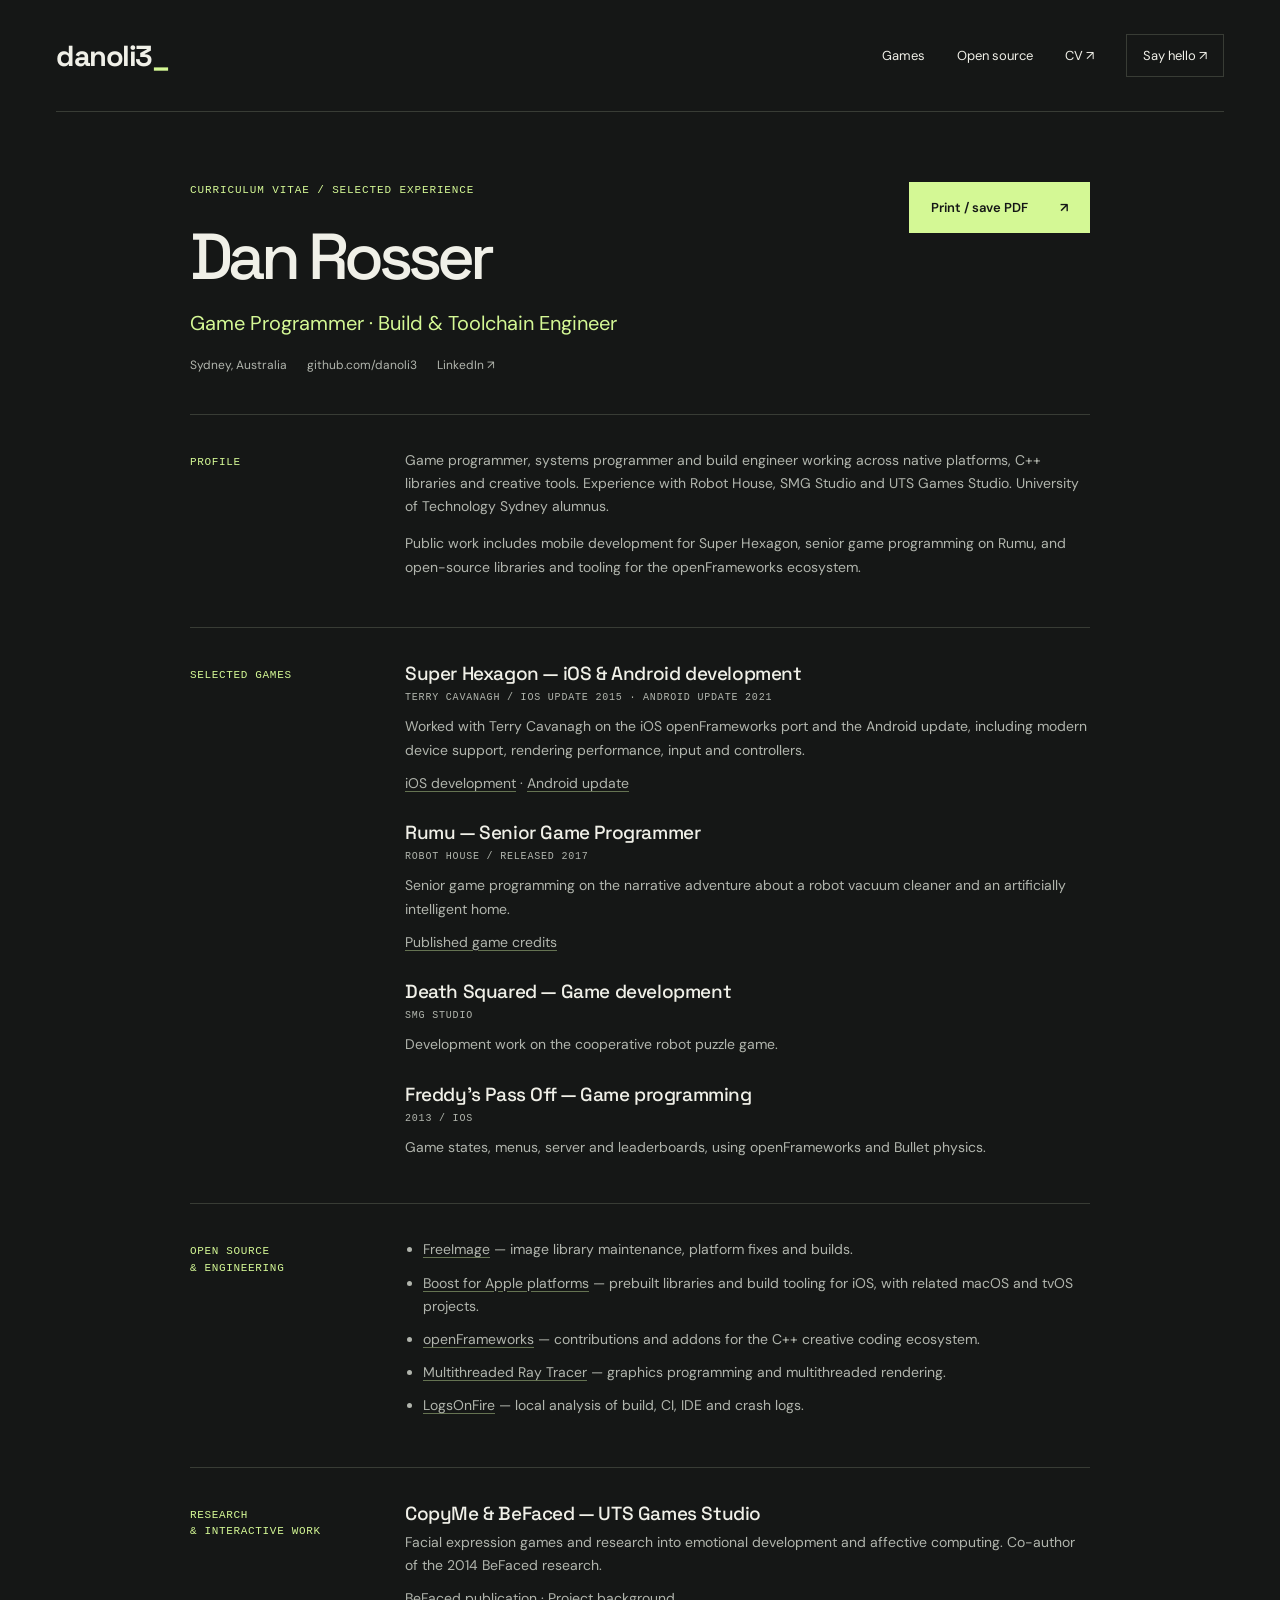
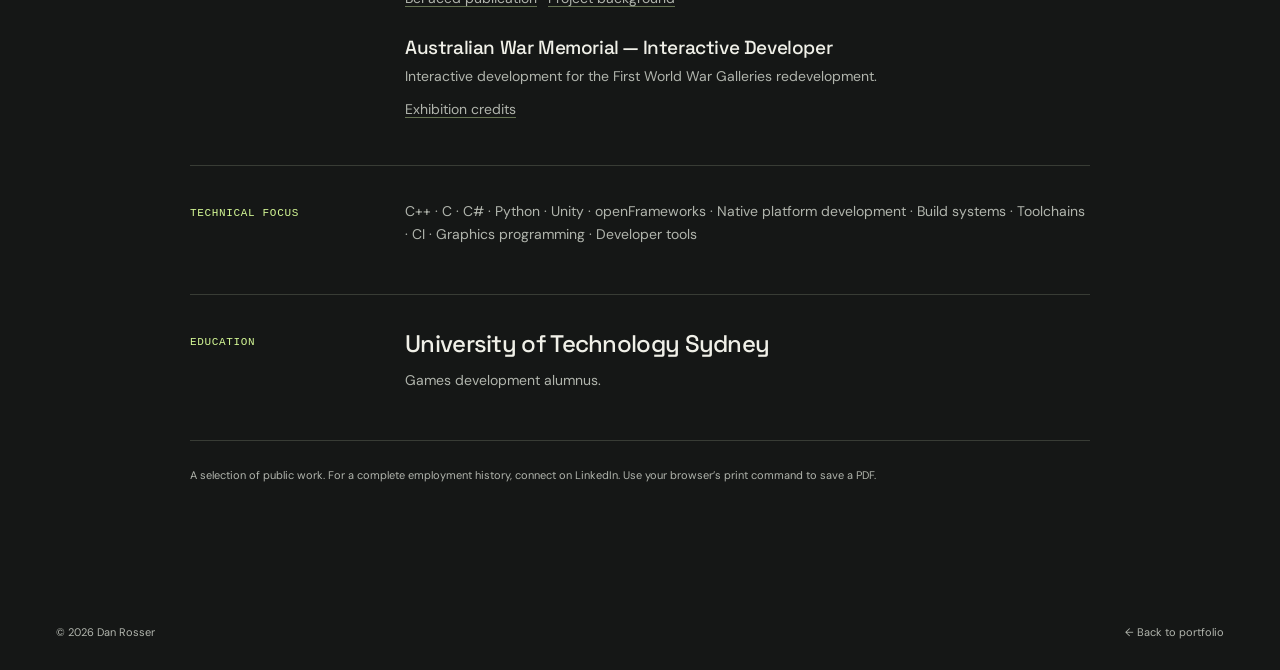
==== cv.html @ 0b1fb686 "Build developer portfolio and printable CV" ====
<!doctype html>
<html lang="en-AU">
<head>
  <meta charset="utf-8">
  <meta name="viewport" content="width=device-width, initial-scale=1">
  <meta name="theme-color" content="#151716">
  <title>CV — Dan Rosser</title>
  <meta name="description" content="Selected experience, games and open-source work by Dan Rosser: game programmer, build engineer and toolchain engineer in Sydney.">
  <link rel="canonical" href="https://danoli3.github.io/cv.html">
  <link rel="icon" href="assets/favicon.svg" type="image/svg+xml">
  <link rel="stylesheet" href="styles.css">
  <script src="script.js" defer></script>
</head>
<body>
  <a class="skip-link" href="#main">Skip to content</a>
  <header class="site-header wrap"><a class="wordmark" href="./" aria-label="Dan Rosser home">danoli3<span aria-hidden="true">_</span></a><nav aria-label="Main navigation"><a href="./#games">Games</a><a href="./#projects">Open source</a><a href="cv.html" aria-current="page">CV ↗</a><a class="nav-contact" href="./#contact">Say hello ↗</a></nav></header>
  <main id="main" class="cv-main wrap">
    <div class="cv-top"><div><p class="eyebrow">CURRICULUM VITAE / SELECTED EXPERIENCE</p><h1>Dan Rosser</h1><p class="cv-title">Game Programmer · Build & Toolchain Engineer</p><div class="cv-contact"><span>Sydney, Australia</span><a href="https://github.com/danoli3">github.com/danoli3</a><a href="https://au.linkedin.com/in/dan-rosser-31b37926">LinkedIn ↗</a></div></div><button class="button print-button" type="button" data-print>Print / save PDF <span aria-hidden="true">↗</span></button></div>
    <section class="cv-section" aria-labelledby="profile"><h2 id="profile">PROFILE</h2><div><p>Game programmer, systems programmer and build engineer working across native platforms, C++ libraries and creative tools. Experience with Robot House, SMG Studio and UTS Games Studio. University of Technology Sydney alumnus.</p><p>Public work includes mobile development for Super Hexagon, senior game programming on Rumu, and open-source libraries and tooling for the openFrameworks ecosystem.</p></div></section>
    <section class="cv-section" aria-labelledby="games"><h2 id="games">SELECTED GAMES</h2><div>
      <article class="cv-entry"><h3>Super Hexagon — iOS & Android development</h3><p class="mono">TERRY CAVANAGH / IOS UPDATE 2015 · ANDROID UPDATE 2021</p><p>Worked with Terry Cavanagh on the iOS openFrameworks port and the Android update, including modern device support, rendering performance, input and controllers.</p><p><a href="https://distractionware.com/blog/2015/11/super-hexagon-update-on-iphone/">iOS development</a> · <a href="https://distractionware.com/blog/2021/12/super-hexagon-is-back-on-android/">Android update</a></p></article>
      <article class="cv-entry"><h3>Rumu — Senior Game Programmer</h3><p class="mono">ROBOT HOUSE / RELEASED 2017</p><p>Senior game programming on the narrative adventure about a robot vacuum cleaner and an artificially intelligent home.</p><p><a href="https://www.mobygames.com/game/99711/rumu/credits/windows/">Published game credits</a></p></article>
      <article class="cv-entry"><h3>Death Squared — Game development</h3><p class="mono">SMG STUDIO</p><p>Development work on the cooperative robot puzzle game.</p></article>
      <article class="cv-entry"><h3>Freddy’s Pass Off — Game programming</h3><p class="mono">2013 / IOS</p><p>Game states, menus, server and leaderboards, using openFrameworks and Bullet physics.</p></article>
    </div></section>
    <section class="cv-section" aria-labelledby="open-source"><h2 id="open-source">OPEN SOURCE<br>& ENGINEERING</h2><div><ul>
      <li><a href="https://github.com/danoli3/FreeImage">FreeImage</a> — image library maintenance, platform fixes and builds.</li>
      <li><a href="https://github.com/danoli3/ofxiOSBoost">Boost for Apple platforms</a> — prebuilt libraries and build tooling for iOS, with related macOS and tvOS projects.</li>
      <li><a href="https://github.com/danoli3/openFrameworks">openFrameworks</a> — contributions and addons for the C++ creative coding ecosystem.</li>
      <li><a href="https://github.com/danoli3/Multithreaded-Ray-Tracer">Multithreaded Ray Tracer</a> — graphics programming and multithreaded rendering.</li>
      <li><a href="https://github.com/danoli3/LogsOnFire">LogsOnFire</a> — local analysis of build, CI, IDE and crash logs.</li>
    </ul></div></section>
    <section class="cv-section" aria-labelledby="research"><h2 id="research">RESEARCH<br>& INTERACTIVE WORK</h2><div><article class="cv-entry"><h3>CopyMe & BeFaced — UTS Games Studio</h3><p>Facial expression games and research into emotional development and affective computing. Co-author of the 2014 BeFaced research.</p><p><a href="https://opus.lib.uts.edu.au/handle/10453/41917">BeFaced publication</a> · <a href="https://au.linkedin.com/in/dan-rosser-31b37926">Project background</a></p></article><article class="cv-entry"><h3>Australian War Memorial — Interactive Developer</h3><p>Interactive development for the First World War Galleries redevelopment.</p><p><a href="https://www.holly.co.nz/work/australian-war-memorial-first-world-war-galleries-redevelopment-awm-tablets">Exhibition credits</a></p></article></div></section>
    <section class="cv-section" aria-labelledby="skills"><h2 id="skills">TECHNICAL FOCUS</h2><div><p>C++ · C · C# · Python · Unity · openFrameworks · Native platform development · Build systems · Toolchains · CI · Graphics programming · Developer tools</p></div></section>
    <section class="cv-section" aria-labelledby="education"><h2 id="education">EDUCATION</h2><div><h3>University of Technology Sydney</h3><p>Games development alumnus.</p></div></section>
    <p class="cv-note">A selection of public work. For a complete employment history, <a href="https://au.linkedin.com/in/dan-rosser-31b37926">connect on LinkedIn</a>. Use your browser’s print command to save a PDF.</p>
  </main>
  <footer class="site-footer wrap"><span>© <span data-year>2026</span> Dan Rosser</span><a href="./">← Back to portfolio</a></footer>
</body>
</html>
---- styles.css ----
@import url('https://fonts.googleapis.com/css2?family=DM+Sans:wght@400;450;500;550;600;650;700;750&family=Space+Grotesk:wght@400;500;600;700&display=swap');

:root{color-scheme:dark;--bg:#151716;--panel:#1d201e;--ink:#f0f0e8;--muted:#b1b5ad;--line:#383c35;--accent:#d4f895;--mono:"SFMono-Regular",Consolas,"Liberation Mono",monospace;--heading:"Space Grotesk",Arial,sans-serif;--body:"DM Sans",Arial,sans-serif}
*{box-sizing:border-box}html{scroll-behavior:smooth;scroll-padding-top:30px}body{margin:0;background:var(--bg);color:var(--ink);font:16px/1.65 var(--body);-webkit-font-smoothing:antialiased}a{color:inherit;text-decoration:none}button{font:inherit}a,button{-webkit-tap-highlight-color:transparent}a:focus-visible,button:focus-visible{outline:2px solid var(--accent);outline-offset:6px}::selection{background:var(--accent);color:var(--bg)}.wrap{width:min(1280px,calc(100% - 112px));margin-inline:auto}.mono,.eyebrow{font:11px/1.5 var(--mono);letter-spacing:.08em}.accent{color:var(--accent)}.skip-link{position:absolute;left:24px;top:-100px;z-index:10;padding:12px;background:var(--accent);color:var(--bg)}.skip-link:focus{top:12px}.site-header{display:flex;align-items:center;justify-content:space-between;min-height:112px;border-bottom:1px solid var(--line)}.wordmark{font:700 29px/1 var(--heading);letter-spacing:-1.5px}.wordmark span{color:var(--accent)}nav{display:flex;gap:32px;align-items:center;font-size:13px}nav a:hover,.text-link:hover,.source-links a:hover,.site-footer a:hover{color:var(--accent)}.nav-contact{border:1px solid var(--line);padding:10px 16px}.nav-contact:hover{border-color:var(--accent)}.hero{padding-top:35px}.hero-topline{display:flex;justify-content:space-between;color:var(--muted)}.status-dot{display:inline-block;width:7px;height:7px;background:var(--accent);border-radius:50%;margin:0 10px 1px 0}.hero-grid{display:grid;grid-template-columns:1.5fr 1fr;align-items:center;gap:30px;min-height:580px;padding:38px 0 55px}.hero-copy{position:relative;z-index:1}h1,h2,h3,p{margin-top:0}h1,h2,h3{font-family:var(--heading);font-weight:500}h1{font-size:clamp(56px,6.1vw,88px);letter-spacing:-5px;line-height:1.06;margin:0 0 30px}h1 em{font-style:normal;color:var(--accent)}.intro{max-width:440px;font-size:17px;color:var(--muted);line-height:1.75}.hero-actions{display:flex;gap:30px;align-items:center;margin-top:32px}.button{background:var(--accent);color:var(--bg);padding:15px 22px;display:inline-flex;align-items:center;justify-content:space-between;gap:32px;font-weight:600;font-size:13px;transition:background .2s,transform .2s}.button:hover{background:#e5ffb9;transform:translateY(-2px)}.text-link{font-size:13px;display:inline-block;text-decoration:underline;text-underline-offset:5px;text-decoration-color:var(--line)}.hero-art{position:relative;aspect-ratio:1;align-self:center;min-width:0;color:var(--accent);border:1px solid var(--line);overflow:hidden}.art-grid{position:absolute;inset:0;background-image:linear-gradient(#d4f89508 1px,transparent 1px),linear-gradient(90deg,#d4f89508 1px,transparent 1px);background-size:36px 36px;mask-image:radial-gradient(ellipse,black,transparent 80%)}.art-label{position:absolute;top:18px;left:18px;color:var(--muted);font-size:9px}.wireform{width:100%;height:100%;padding:18px;transform:rotate(-15deg)}.wire-orbit{transform-origin:240px 240px;animation:orbit 50s linear infinite}.art-bottom{position:absolute;bottom:18px;left:18px;right:18px;display:flex;justify-content:space-between;font-size:9px;color:var(--muted)}@keyframes orbit{to{transform:rotate(360deg)}}.hero-foot{border-block:1px solid var(--line);padding:22px 0;display:flex;justify-content:space-between;align-items:center;gap:20px}.hero-foot>.mono{font-size:10px;color:var(--muted)}.hero-foot p{font-size:12px;margin:0}.hero-foot p span{margin:0 15px;color:#68705e}.section{padding-block:112px}.eyebrow{color:var(--accent);margin-bottom:24px}h2{font-size:clamp(34px,4vw,54px);letter-spacing:-2px;line-height:1.15;margin-bottom:0}.section-heading{display:flex;justify-content:space-between;align-items:flex-end;gap:60px;margin-bottom:52px}.section-heading>p{max-width:330px;color:var(--muted);font-size:14px;margin-bottom:3px}.game-grid{display:grid;grid-template-columns:repeat(3,minmax(0,1fr));gap:28px}.game-image{position:relative;display:block;aspect-ratio:460/250;overflow:hidden;background:var(--panel)}.game-image img{height:100%;width:100%;object-fit:cover;transition:transform .5s}.game-image:hover img{transform:scale(1.045)}.image-arrow{position:absolute;bottom:12px;right:12px;background:var(--bg);height:32px;width:32px;text-align:center;line-height:32px}.game-meta{display:flex;justify-content:space-between;gap:8px;color:var(--muted);font-size:9px;letter-spacing:.04em;margin:23px 0 13px}h3{font-size:24px;line-height:1.25;letter-spacing:-.7px;margin-bottom:10px}.game .role{font-size:12px;color:var(--accent);margin-bottom:14px}.game>p:not(.role){color:var(--muted);font-size:13px;line-height:1.8;min-height:94px}.source-links{display:flex;flex-wrap:wrap;gap:16px;font-size:11px;padding-top:18px;border-top:1px solid var(--line)}.projects-section{background:var(--panel);border-block:1px solid var(--line)}.project-toolbar{display:flex;align-items:center;justify-content:space-between;gap:20px;margin-bottom:22px;color:var(--muted)}.project-toolbar>.mono{font-size:10px}.filters{display:flex;gap:8px}.filters[hidden]{display:none}.filters button{color:var(--muted);font-size:11px;border:1px solid transparent;background:none;padding:7px 12px;cursor:pointer}.filters button[aria-pressed="true"]{color:var(--accent);border-color:#586445}.filters button:hover{color:var(--accent)}.project-row{display:grid;grid-template-columns:48px 1fr 210px 28px;gap:20px;align-items:center;padding:28px 0;border-top:1px solid var(--line);transition:padding .2s}.project-row[hidden]{display:none}.project-row:last-child{border-bottom:1px solid var(--line)}.project-row:hover{padding-inline:12px}.project-number{color:var(--muted);font-size:10px}.project-row h3{font-size:23px;margin-bottom:6px}.project-row p{margin-bottom:0;font-size:13px;color:var(--muted)}.project-stack{font-size:9px;color:var(--muted);text-align:right}.project-arrow{font-size:25px;color:var(--accent);text-align:right}.all-projects{margin-top:30px}.projects-count{color:var(--muted);font-size:10px;margin-top:20px}.archive-list{display:grid;grid-template-columns:repeat(3,minmax(0,1fr));gap:40px}.archive-list article{border-top:1px solid var(--line);padding-top:22px}.archive-list .mono{font-size:9px;color:var(--muted)}.archive-list h3{margin:19px 0 15px;font-size:23px}.archive-list p{color:var(--muted);font-size:13px;min-height:94px}.archive-list .text-link{font-size:11px}.about-section{border-top:1px solid var(--line);display:grid;grid-template-columns:1fr 1fr;gap:100px}.about-heading h2{font-size:65px}.about-lead{font-size:20px;line-height:1.65;color:var(--muted);margin:24px 0 30px}.about-details{padding-top:36px}.about-details>p{color:var(--muted);font-size:15px}.about-details dl{margin-top:30px}.about-details dl>div{padding:17px 0;border-top:1px solid var(--line)}dt{color:var(--muted);font-size:9px!important}dd{margin:5px 0 0;font-size:13px}.about-details a:hover{text-decoration:underline}.contact-section{background:var(--accent);color:var(--bg);padding:75px 0}.contact-section .eyebrow{color:#44552b}.contact-heading{display:flex;justify-content:space-between;align-items:center;gap:24px}.contact-heading h2{font-size:clamp(35px,4.8vw,68px);letter-spacing:-3px}.contact-arrow{display:flex;align-items:center;justify-content:center;border:1px solid #1517165c;border-radius:50%;width:96px;height:96px;font-size:50px;flex-shrink:0;transition:transform .2s}.contact-arrow:hover{transform:rotate(10deg)}.contact-links{display:flex;gap:32px;margin-top:40px;font-size:13px}.contact-links a:hover{text-decoration:underline;text-underline-offset:5px}.site-footer{display:flex;align-items:center;justify-content:space-between;gap:20px;padding-block:28px;font-size:11px;color:var(--muted)}.site-footer .mono{font-size:9px}

/* The CV is an ordinary HTML page and prints without the site navigation. */
.cv-main{max-width:900px;padding-block:70px 100px}.cv-top{display:flex;justify-content:space-between;gap:30px;align-items:flex-start;border-bottom:1px solid var(--line);padding-bottom:38px}.cv-top h1{font-size:65px;margin-bottom:16px}.cv-title{font-size:20px;color:var(--accent);margin-bottom:16px}.cv-contact{display:flex;gap:20px;flex-wrap:wrap;font-size:12px;color:var(--muted)}.cv-section{display:grid;grid-template-columns:180px 1fr;gap:35px;padding-block:34px;border-bottom:1px solid var(--line);break-inside:avoid}.cv-section h2{font:11px/1.5 var(--mono);letter-spacing:.06em;color:var(--accent);padding-top:5px}.cv-section p,.cv-section li{font-size:14px;color:var(--muted)}.cv-section ul{padding-left:18px;margin-top:0}.cv-section li{margin-bottom:10px}.cv-entry+ .cv-entry{margin-top:26px}.cv-entry h3{font-size:19px;letter-spacing:-.4px;margin-bottom:5px}.cv-entry p{margin-bottom:10px}.cv-entry .mono{font-size:10px}.cv-section a{text-decoration:underline;text-decoration-color:#657352;text-underline-offset:3px}.print-button{display:none}.print-button.ready{display:inline-flex;cursor:pointer;border:0}.cv-note{color:var(--muted);font-size:11px;margin-top:25px}

@media(min-width:1500px){h1{font-size:91px}.hero-grid{min-height:650px}}@media(max-width:1100px){.wrap{width:calc(100% - 64px)}h1{letter-spacing:-3px;font-size:65px}.hero-grid{min-height:520px;grid-template-columns:1.4fr 1fr;gap:20px}.hero-foot{align-items:flex-start;flex-direction:column;gap:10px}.game-grid{gap:20px}.game>p:not(.role){min-height:118px}.game-meta{font-size:8px}.project-row{grid-template-columns:30px 1fr 180px 24px}.about-section{gap:50px}.archive-list{gap:28px}}
@media(max-width:760px){.wrap{width:calc(100% - 40px)}.site-header{min-height:88px}.wordmark{font-size:25px}nav{gap:20px;font-size:12px}.nav-contact{display:none}.hero-topline{font-size:9px;gap:15px}.hero-topline>span:last-child{text-align:right}.hero-grid{grid-template-columns:1fr;gap:36px;padding:50px 0 35px}h1{font-size:clamp(46px,9.5vw,70px);letter-spacing:-2.7px}.intro{font-size:16px;max-width:470px}.hero-art{aspect-ratio:1.65;max-height:280px}.wireform{position:absolute;inset:-40% 0;width:100%;height:180%;padding:32px}.art-label,.art-bottom{font-size:8px}.hero-foot{padding:20px 0}.hero-foot p{line-height:2;font-size:11px}.hero-foot p span{margin:0 5px}.section{padding-block:72px}.section-heading{display:block;margin-bottom:32px}.section-heading>p{margin-top:22px;max-width:450px}.eyebrow{font-size:10px;margin-bottom:18px}h2{font-size:40px}.game-grid{grid-template-columns:1fr;gap:45px}.game-image{aspect-ratio:460/215}.game-meta{font-size:10px;margin-top:18px}.game>p:not(.role){min-height:0;max-width:520px}.game h3{font-size:28px}.source-links{padding-top:14px}.project-toolbar{flex-direction:column;align-items:flex-start;gap:15px}.filters button:first-child{padding-left:0}.filters button[aria-pressed="true"]:first-child{padding-left:12px}.project-row{grid-template-columns:22px 1fr 24px;gap:12px;padding-block:24px}.project-row h3{font-size:21px}.project-row p{font-size:12px}.project-stack{display:none}.project-arrow{font-size:23px}.archive-list{grid-template-columns:1fr;gap:30px}.archive-list h3{margin-top:13px}.archive-list p{min-height:0}.about-section{grid-template-columns:1fr;gap:15px}.about-heading h2{font-size:54px}.about-details{padding-top:18px}.contact-section{padding-block:55px}.contact-heading h2{font-size:38px;letter-spacing:-1.7px}.contact-arrow{width:60px;height:60px;font-size:32px}.contact-links{gap:18px;flex-wrap:wrap;font-size:12px}.site-footer{flex-wrap:wrap;gap:12px}.site-footer>.mono{display:none}.cv-main{padding-block:45px 60px}.cv-top{display:block}.cv-top h1{font-size:53px}.cv-title{font-size:17px}.print-button{margin-top:25px}.cv-section{grid-template-columns:1fr;gap:15px}.cv-section h2{margin-bottom:0}.cv-contact{gap:15px}}
@media(prefers-reduced-motion:reduce){html{scroll-behavior:auto}*,*::before,*::after{animation:none!important;transition:none!important}}
@media print{ :root{color-scheme:light;--bg:white;--ink:#111;--muted:#333;--accent:#111;--line:#ccc}body{font-size:10pt}.site-header,.site-footer,.print-button,.print-button.ready,.skip-link,.cv-note{display:none}.wrap{width:100%}.cv-main{max-width:none;padding:0}.cv-top{padding-bottom:14px}.cv-top h1{font-size:34pt;letter-spacing:-1.5px;margin-bottom:6px}.cv-title{font-size:13pt;margin-bottom:7px}.cv-contact{font-size:9pt}.cv-section{grid-template-columns:110px 1fr;gap:20px;padding:15px 0;break-inside:auto}.cv-section h2{font-size:8pt}.cv-section p,.cv-section li{font-size:9pt;line-height:1.45}.cv-entry{break-inside:avoid}.cv-entry h3{font-size:11pt}.cv-entry+.cv-entry{margin-top:12px}.cv-entry p{margin-bottom:5px}.cv-section li{margin-bottom:5px}a{text-decoration:none!important}@page{size:A4;margin:16mm}}
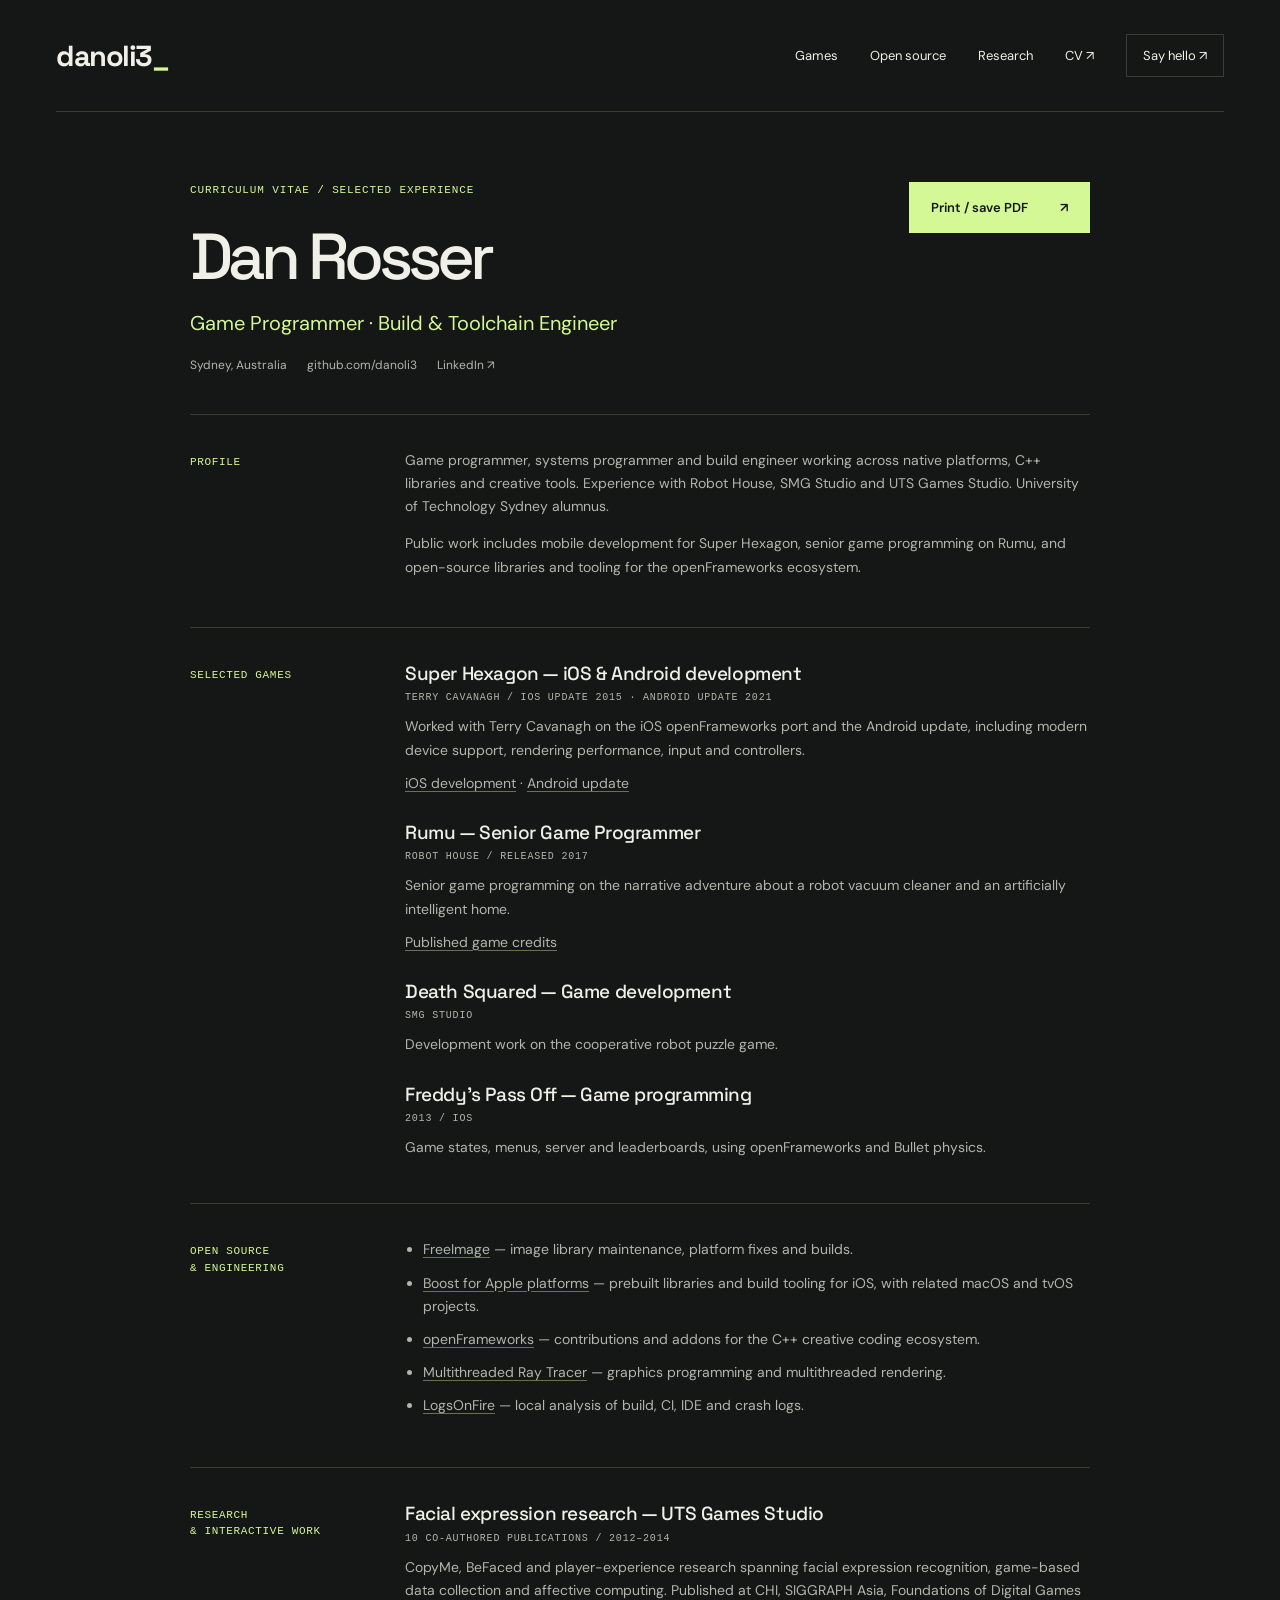
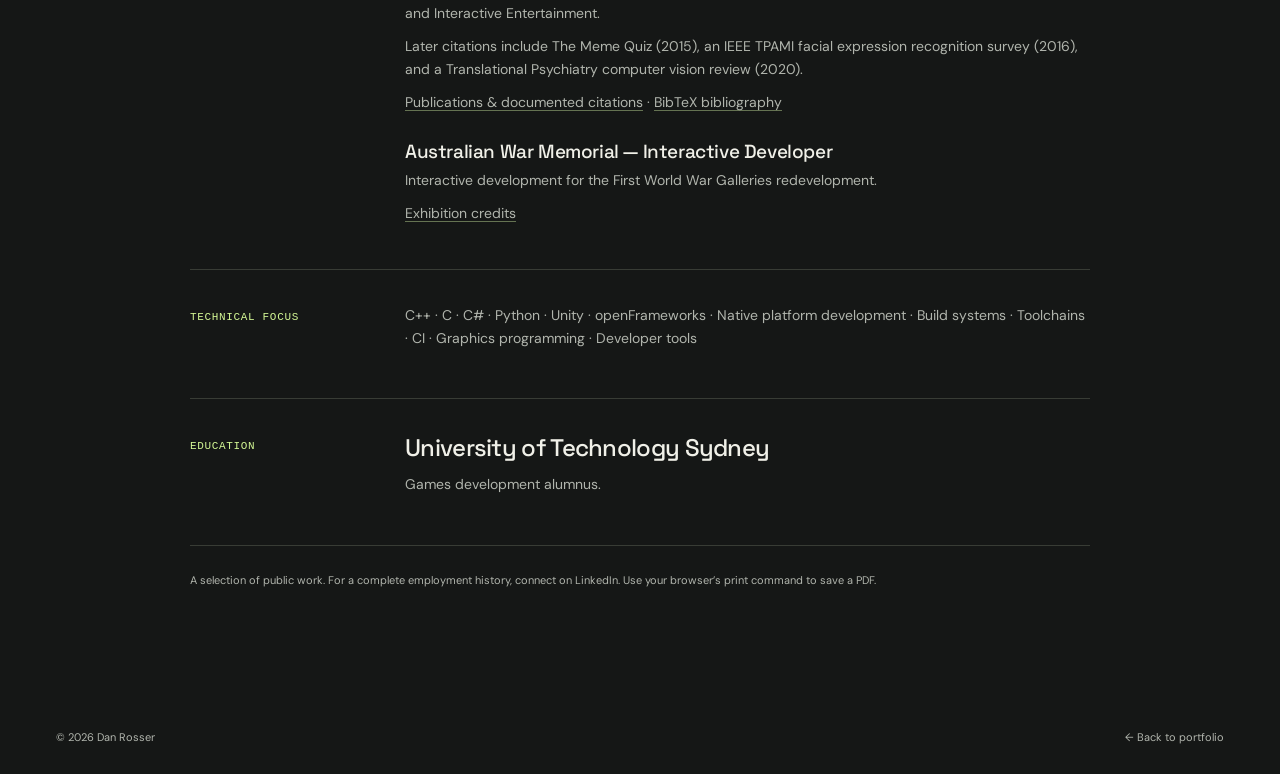
==== commit 0b20fa2a: "Add published research and facial expression citation examples" ====
--- a/cv.html
+++ b/cv.html
@@ -13,7 +13,7 @@
 </head>
 <body>
   <a class="skip-link" href="#main">Skip to content</a>
-  <header class="site-header wrap"><a class="wordmark" href="./" aria-label="Dan Rosser home">danoli3<span aria-hidden="true">_</span></a><nav aria-label="Main navigation"><a href="./#games">Games</a><a href="./#projects">Open source</a><a href="cv.html" aria-current="page">CV ↗</a><a class="nav-contact" href="./#contact">Say hello ↗</a></nav></header>
+  <header class="site-header wrap"><a class="wordmark" href="./" aria-label="Dan Rosser home">danoli3<span aria-hidden="true">_</span></a><nav aria-label="Main navigation"><a href="./#games">Games</a><a href="./#projects">Open source</a><a href="./#research">Research</a><a href="cv.html" aria-current="page">CV ↗</a><a class="nav-contact" href="./#contact">Say hello ↗</a></nav></header>
   <main id="main" class="cv-main wrap">
     <div class="cv-top"><div><p class="eyebrow">CURRICULUM VITAE / SELECTED EXPERIENCE</p><h1>Dan Rosser</h1><p class="cv-title">Game Programmer · Build & Toolchain Engineer</p><div class="cv-contact"><span>Sydney, Australia</span><a href="https://github.com/danoli3">github.com/danoli3</a><a href="https://au.linkedin.com/in/dan-rosser-31b37926">LinkedIn ↗</a></div></div><button class="button print-button" type="button" data-print>Print / save PDF <span aria-hidden="true">↗</span></button></div>
     <section class="cv-section" aria-labelledby="profile"><h2 id="profile">PROFILE</h2><div><p>Game programmer, systems programmer and build engineer working across native platforms, C++ libraries and creative tools. Experience with Robot House, SMG Studio and UTS Games Studio. University of Technology Sydney alumnus.</p><p>Public work includes mobile development for Super Hexagon, senior game programming on Rumu, and open-source libraries and tooling for the openFrameworks ecosystem.</p></div></section>
@@ -30,7 +30,7 @@
       <li><a href="https://github.com/danoli3/Multithreaded-Ray-Tracer">Multithreaded Ray Tracer</a> — graphics programming and multithreaded rendering.</li>
       <li><a href="https://github.com/danoli3/LogsOnFire">LogsOnFire</a> — local analysis of build, CI, IDE and crash logs.</li>
     </ul></div></section>
-    <section class="cv-section" aria-labelledby="research"><h2 id="research">RESEARCH<br>& INTERACTIVE WORK</h2><div><article class="cv-entry"><h3>CopyMe & BeFaced — UTS Games Studio</h3><p>Facial expression games and research into emotional development and affective computing. Co-author of the 2014 BeFaced research.</p><p><a href="https://opus.lib.uts.edu.au/handle/10453/41917">BeFaced publication</a> · <a href="https://au.linkedin.com/in/dan-rosser-31b37926">Project background</a></p></article><article class="cv-entry"><h3>Australian War Memorial — Interactive Developer</h3><p>Interactive development for the First World War Galleries redevelopment.</p><p><a href="https://www.holly.co.nz/work/australian-war-memorial-first-world-war-galleries-redevelopment-awm-tablets">Exhibition credits</a></p></article></div></section>
+    <section class="cv-section" aria-labelledby="research"><h2 id="research">RESEARCH<br>& INTERACTIVE WORK</h2><div><article class="cv-entry"><h3>Facial expression research — UTS Games Studio</h3><p class="mono">10 CO-AUTHORED PUBLICATIONS / 2012–2014</p><p>CopyMe, BeFaced and player-experience research spanning facial expression recognition, game-based data collection and affective computing. Published at CHI, SIGGRAPH Asia, Foundations of Digital Games and Interactive Entertainment.</p><p>Later citations include The Meme Quiz (2015), an IEEE TPAMI facial expression recognition survey (2016), and a Translational Psychiatry computer vision review (2020).</p><p><a href="./#research">Publications & documented citations</a> · <a href="assets/publications.bib" download="dan-rosser-publications.bib">BibTeX bibliography</a></p></article><article class="cv-entry"><h3>Australian War Memorial — Interactive Developer</h3><p>Interactive development for the First World War Galleries redevelopment.</p><p><a href="https://www.holly.co.nz/work/australian-war-memorial-first-world-war-galleries-redevelopment-awm-tablets">Exhibition credits</a></p></article></div></section>
     <section class="cv-section" aria-labelledby="skills"><h2 id="skills">TECHNICAL FOCUS</h2><div><p>C++ · C · C# · Python · Unity · openFrameworks · Native platform development · Build systems · Toolchains · CI · Graphics programming · Developer tools</p></div></section>
     <section class="cv-section" aria-labelledby="education"><h2 id="education">EDUCATION</h2><div><h3>University of Technology Sydney</h3><p>Games development alumnus.</p></div></section>
     <p class="cv-note">A selection of public work. For a complete employment history, <a href="https://au.linkedin.com/in/dan-rosser-31b37926">connect on LinkedIn</a>. Use your browser’s print command to save a PDF.</p>
--- a/styles.css
+++ b/styles.css
@@ -2,11 +2,76 @@
 
 :root{color-scheme:dark;--bg:#151716;--panel:#1d201e;--ink:#f0f0e8;--muted:#b1b5ad;--line:#383c35;--accent:#d4f895;--mono:"SFMono-Regular",Consolas,"Liberation Mono",monospace;--heading:"Space Grotesk",Arial,sans-serif;--body:"DM Sans",Arial,sans-serif}
 *{box-sizing:border-box}html{scroll-behavior:smooth;scroll-padding-top:30px}body{margin:0;background:var(--bg);color:var(--ink);font:16px/1.65 var(--body);-webkit-font-smoothing:antialiased}a{color:inherit;text-decoration:none}button{font:inherit}a,button{-webkit-tap-highlight-color:transparent}a:focus-visible,button:focus-visible{outline:2px solid var(--accent);outline-offset:6px}::selection{background:var(--accent);color:var(--bg)}.wrap{width:min(1280px,calc(100% - 112px));margin-inline:auto}.mono,.eyebrow{font:11px/1.5 var(--mono);letter-spacing:.08em}.accent{color:var(--accent)}.skip-link{position:absolute;left:24px;top:-100px;z-index:10;padding:12px;background:var(--accent);color:var(--bg)}.skip-link:focus{top:12px}.site-header{display:flex;align-items:center;justify-content:space-between;min-height:112px;border-bottom:1px solid var(--line)}.wordmark{font:700 29px/1 var(--heading);letter-spacing:-1.5px}.wordmark span{color:var(--accent)}nav{display:flex;gap:32px;align-items:center;font-size:13px}nav a:hover,.text-link:hover,.source-links a:hover,.site-footer a:hover{color:var(--accent)}.nav-contact{border:1px solid var(--line);padding:10px 16px}.nav-contact:hover{border-color:var(--accent)}.hero{padding-top:35px}.hero-topline{display:flex;justify-content:space-between;color:var(--muted)}.status-dot{display:inline-block;width:7px;height:7px;background:var(--accent);border-radius:50%;margin:0 10px 1px 0}.hero-grid{display:grid;grid-template-columns:1.5fr 1fr;align-items:center;gap:30px;min-height:580px;padding:38px 0 55px}.hero-copy{position:relative;z-index:1}h1,h2,h3,p{margin-top:0}h1,h2,h3{font-family:var(--heading);font-weight:500}h1{font-size:clamp(56px,6.1vw,88px);letter-spacing:-5px;line-height:1.06;margin:0 0 30px}h1 em{font-style:normal;color:var(--accent)}.intro{max-width:440px;font-size:17px;color:var(--muted);line-height:1.75}.hero-actions{display:flex;gap:30px;align-items:center;margin-top:32px}.button{background:var(--accent);color:var(--bg);padding:15px 22px;display:inline-flex;align-items:center;justify-content:space-between;gap:32px;font-weight:600;font-size:13px;transition:background .2s,transform .2s}.button:hover{background:#e5ffb9;transform:translateY(-2px)}.text-link{font-size:13px;display:inline-block;text-decoration:underline;text-underline-offset:5px;text-decoration-color:var(--line)}.hero-art{position:relative;aspect-ratio:1;align-self:center;min-width:0;color:var(--accent);border:1px solid var(--line);overflow:hidden}.art-grid{position:absolute;inset:0;background-image:linear-gradient(#d4f89508 1px,transparent 1px),linear-gradient(90deg,#d4f89508 1px,transparent 1px);background-size:36px 36px;mask-image:radial-gradient(ellipse,black,transparent 80%)}.art-label{position:absolute;top:18px;left:18px;color:var(--muted);font-size:9px}.wireform{width:100%;height:100%;padding:18px;transform:rotate(-15deg)}.wire-orbit{transform-origin:240px 240px;animation:orbit 50s linear infinite}.art-bottom{position:absolute;bottom:18px;left:18px;right:18px;display:flex;justify-content:space-between;font-size:9px;color:var(--muted)}@keyframes orbit{to{transform:rotate(360deg)}}.hero-foot{border-block:1px solid var(--line);padding:22px 0;display:flex;justify-content:space-between;align-items:center;gap:20px}.hero-foot>.mono{font-size:10px;color:var(--muted)}.hero-foot p{font-size:12px;margin:0}.hero-foot p span{margin:0 15px;color:#68705e}.section{padding-block:112px}.eyebrow{color:var(--accent);margin-bottom:24px}h2{font-size:clamp(34px,4vw,54px);letter-spacing:-2px;line-height:1.15;margin-bottom:0}.section-heading{display:flex;justify-content:space-between;align-items:flex-end;gap:60px;margin-bottom:52px}.section-heading>p{max-width:330px;color:var(--muted);font-size:14px;margin-bottom:3px}.game-grid{display:grid;grid-template-columns:repeat(3,minmax(0,1fr));gap:28px}.game-image{position:relative;display:block;aspect-ratio:460/250;overflow:hidden;background:var(--panel)}.game-image img{height:100%;width:100%;object-fit:cover;transition:transform .5s}.game-image:hover img{transform:scale(1.045)}.image-arrow{position:absolute;bottom:12px;right:12px;background:var(--bg);height:32px;width:32px;text-align:center;line-height:32px}.game-meta{display:flex;justify-content:space-between;gap:8px;color:var(--muted);font-size:9px;letter-spacing:.04em;margin:23px 0 13px}h3{font-size:24px;line-height:1.25;letter-spacing:-.7px;margin-bottom:10px}.game .role{font-size:12px;color:var(--accent);margin-bottom:14px}.game>p:not(.role){color:var(--muted);font-size:13px;line-height:1.8;min-height:94px}.source-links{display:flex;flex-wrap:wrap;gap:16px;font-size:11px;padding-top:18px;border-top:1px solid var(--line)}.projects-section{background:var(--panel);border-block:1px solid var(--line)}.project-toolbar{display:flex;align-items:center;justify-content:space-between;gap:20px;margin-bottom:22px;color:var(--muted)}.project-toolbar>.mono{font-size:10px}.filters{display:flex;gap:8px}.filters[hidden]{display:none}.filters button{color:var(--muted);font-size:11px;border:1px solid transparent;background:none;padding:7px 12px;cursor:pointer}.filters button[aria-pressed="true"]{color:var(--accent);border-color:#586445}.filters button:hover{color:var(--accent)}.project-row{display:grid;grid-template-columns:48px 1fr 210px 28px;gap:20px;align-items:center;padding:28px 0;border-top:1px solid var(--line);transition:padding .2s}.project-row[hidden]{display:none}.project-row:last-child{border-bottom:1px solid var(--line)}.project-row:hover{padding-inline:12px}.project-number{color:var(--muted);font-size:10px}.project-row h3{font-size:23px;margin-bottom:6px}.project-row p{margin-bottom:0;font-size:13px;color:var(--muted)}.project-stack{font-size:9px;color:var(--muted);text-align:right}.project-arrow{font-size:25px;color:var(--accent);text-align:right}.all-projects{margin-top:30px}.projects-count{color:var(--muted);font-size:10px;margin-top:20px}.archive-list{display:grid;grid-template-columns:repeat(3,minmax(0,1fr));gap:40px}.archive-list article{border-top:1px solid var(--line);padding-top:22px}.archive-list .mono{font-size:9px;color:var(--muted)}.archive-list h3{margin:19px 0 15px;font-size:23px}.archive-list p{color:var(--muted);font-size:13px;min-height:94px}.archive-list .text-link{font-size:11px}.about-section{border-top:1px solid var(--line);display:grid;grid-template-columns:1fr 1fr;gap:100px}.about-heading h2{font-size:65px}.about-lead{font-size:20px;line-height:1.65;color:var(--muted);margin:24px 0 30px}.about-details{padding-top:36px}.about-details>p{color:var(--muted);font-size:15px}.about-details dl{margin-top:30px}.about-details dl>div{padding:17px 0;border-top:1px solid var(--line)}dt{color:var(--muted);font-size:9px!important}dd{margin:5px 0 0;font-size:13px}.about-details a:hover{text-decoration:underline}.contact-section{background:var(--accent);color:var(--bg);padding:75px 0}.contact-section .eyebrow{color:#44552b}.contact-heading{display:flex;justify-content:space-between;align-items:center;gap:24px}.contact-heading h2{font-size:clamp(35px,4.8vw,68px);letter-spacing:-3px}.contact-arrow{display:flex;align-items:center;justify-content:center;border:1px solid #1517165c;border-radius:50%;width:96px;height:96px;font-size:50px;flex-shrink:0;transition:transform .2s}.contact-arrow:hover{transform:rotate(10deg)}.contact-links{display:flex;gap:32px;margin-top:40px;font-size:13px}.contact-links a:hover{text-decoration:underline;text-underline-offset:5px}.site-footer{display:flex;align-items:center;justify-content:space-between;gap:20px;padding-block:28px;font-size:11px;color:var(--muted)}.site-footer .mono{font-size:9px}
+
+/* Research and publication bibliography. */
+.research-section { border-bottom: 1px solid var(--line); }
+.research-context {
+  display: grid;
+  grid-template-columns: 1fr 1fr;
+  gap: 70px;
+  padding: 32px;
+  margin-bottom: 55px;
+  background: var(--panel);
+  border-left: 2px solid var(--accent);
+}
+.research-context > div > .mono { color: var(--accent); font-size: 9px; }
+.research-context h3 { margin: 14px 0; font-size: 30px; }
+.research-context p { color: var(--muted); font-size: 13px; }
+.research-context .text-link { font-size: 11px; }
+.research-flow { list-style: none; padding: 0; margin: 0; align-self: center; }
+.research-flow li { position: relative; padding: 14px 0 14px 28px; font-size: 13px; }
+.research-flow li + li { border-top: 1px solid var(--line); }
+.research-flow li::before { content: "↓"; position: absolute; left: 0; top: 26px; color: var(--accent); }
+.research-flow li:last-child::before { content: "+"; }
+.research-flow .mono { display: block; font-size: 9px; color: var(--muted); margin-bottom: 4px; }
+.research-grid { display: grid; grid-template-columns: 1.45fr 1fr; gap: 70px; align-items: start; }
+.research-subheading { display: flex; justify-content: space-between; align-items: baseline; gap: 15px; margin-bottom: 22px; }
+.research-subheading h3 { font-size: 23px; margin: 0; }
+.research-subheading .mono { font-size: 9px; color: var(--muted); white-space: nowrap; }
+.publication { border-top: 1px solid var(--line); padding: 24px 0; }
+.publication-venue { color: var(--accent); font-size: 9px; margin-bottom: 12px; }
+.publication h4, .citation-example h4 { font-family: var(--heading); font-weight: 500; letter-spacing: -.3px; line-height: 1.45; }
+.publication h4 { font-size: 19px; margin: 0 0 12px; }
+.publication h4 a:hover, .citation-example a:hover { color: var(--accent); }
+.publication > p:not(.publication-venue) { font-size: 12px; color: var(--muted); margin-bottom: 0; }
+.publication .publication-authors { font-size: 11px !important; margin-bottom: 11px !important; }
+.more-publications { border-block: 1px solid var(--line); }
+.more-publications summary { padding: 21px 0; cursor: pointer; font-size: 13px; }
+.more-publications summary:hover { color: var(--accent); }
+.more-publications summary:focus-visible { outline: 2px solid var(--accent); outline-offset: 5px; }
+.more-publications summary .mono { font-size: 9px; color: var(--muted); margin-left: 12px; }
+.bibliography-download { margin-top: 23px; }
+.research-citations { padding: 30px; background: var(--panel); }
+.research-citations > .eyebrow { font-size: 9px; margin-bottom: 15px; }
+.research-citations > h3 { font-size: 28px; }
+.citations-intro { color: var(--muted); font-size: 12px; margin-bottom: 25px; }
+.citation-example { padding: 23px 0; border-top: 1px solid var(--line); }
+.citation-example > .mono { font-size: 9px; color: var(--accent); }
+.citation-example h4 { font-size: 16px; margin: 12px 0; }
+.citation-example p { font-size: 12px; color: var(--muted); }
+.citation-example .citation-relation { font-size: 11px; margin-bottom: 0; }
+.citation-relation a { text-decoration: underline; text-underline-offset: 3px; }
+.research-evidence-note { font-size: 10px; color: var(--muted); padding-top: 22px; margin-bottom: 0; border-top: 1px solid var(--line); }
 
 /* The CV is an ordinary HTML page and prints without the site navigation. */
 .cv-main{max-width:900px;padding-block:70px 100px}.cv-top{display:flex;justify-content:space-between;gap:30px;align-items:flex-start;border-bottom:1px solid var(--line);padding-bottom:38px}.cv-top h1{font-size:65px;margin-bottom:16px}.cv-title{font-size:20px;color:var(--accent);margin-bottom:16px}.cv-contact{display:flex;gap:20px;flex-wrap:wrap;font-size:12px;color:var(--muted)}.cv-section{display:grid;grid-template-columns:180px 1fr;gap:35px;padding-block:34px;border-bottom:1px solid var(--line);break-inside:avoid}.cv-section h2{font:11px/1.5 var(--mono);letter-spacing:.06em;color:var(--accent);padding-top:5px}.cv-section p,.cv-section li{font-size:14px;color:var(--muted)}.cv-section ul{padding-left:18px;margin-top:0}.cv-section li{margin-bottom:10px}.cv-entry+ .cv-entry{margin-top:26px}.cv-entry h3{font-size:19px;letter-spacing:-.4px;margin-bottom:5px}.cv-entry p{margin-bottom:10px}.cv-entry .mono{font-size:10px}.cv-section a{text-decoration:underline;text-decoration-color:#657352;text-underline-offset:3px}.print-button{display:none}.print-button.ready{display:inline-flex;cursor:pointer;border:0}.cv-note{color:var(--muted);font-size:11px;margin-top:25px}
 
 @media(min-width:1500px){h1{font-size:91px}.hero-grid{min-height:650px}}@media(max-width:1100px){.wrap{width:calc(100% - 64px)}h1{letter-spacing:-3px;font-size:65px}.hero-grid{min-height:520px;grid-template-columns:1.4fr 1fr;gap:20px}.hero-foot{align-items:flex-start;flex-direction:column;gap:10px}.game-grid{gap:20px}.game>p:not(.role){min-height:118px}.game-meta{font-size:8px}.project-row{grid-template-columns:30px 1fr 180px 24px}.about-section{gap:50px}.archive-list{gap:28px}}
 @media(max-width:760px){.wrap{width:calc(100% - 40px)}.site-header{min-height:88px}.wordmark{font-size:25px}nav{gap:20px;font-size:12px}.nav-contact{display:none}.hero-topline{font-size:9px;gap:15px}.hero-topline>span:last-child{text-align:right}.hero-grid{grid-template-columns:1fr;gap:36px;padding:50px 0 35px}h1{font-size:clamp(46px,9.5vw,70px);letter-spacing:-2.7px}.intro{font-size:16px;max-width:470px}.hero-art{aspect-ratio:1.65;max-height:280px}.wireform{position:absolute;inset:-40% 0;width:100%;height:180%;padding:32px}.art-label,.art-bottom{font-size:8px}.hero-foot{padding:20px 0}.hero-foot p{line-height:2;font-size:11px}.hero-foot p span{margin:0 5px}.section{padding-block:72px}.section-heading{display:block;margin-bottom:32px}.section-heading>p{margin-top:22px;max-width:450px}.eyebrow{font-size:10px;margin-bottom:18px}h2{font-size:40px}.game-grid{grid-template-columns:1fr;gap:45px}.game-image{aspect-ratio:460/215}.game-meta{font-size:10px;margin-top:18px}.game>p:not(.role){min-height:0;max-width:520px}.game h3{font-size:28px}.source-links{padding-top:14px}.project-toolbar{flex-direction:column;align-items:flex-start;gap:15px}.filters button:first-child{padding-left:0}.filters button[aria-pressed="true"]:first-child{padding-left:12px}.project-row{grid-template-columns:22px 1fr 24px;gap:12px;padding-block:24px}.project-row h3{font-size:21px}.project-row p{font-size:12px}.project-stack{display:none}.project-arrow{font-size:23px}.archive-list{grid-template-columns:1fr;gap:30px}.archive-list h3{margin-top:13px}.archive-list p{min-height:0}.about-section{grid-template-columns:1fr;gap:15px}.about-heading h2{font-size:54px}.about-details{padding-top:18px}.contact-section{padding-block:55px}.contact-heading h2{font-size:38px;letter-spacing:-1.7px}.contact-arrow{width:60px;height:60px;font-size:32px}.contact-links{gap:18px;flex-wrap:wrap;font-size:12px}.site-footer{flex-wrap:wrap;gap:12px}.site-footer>.mono{display:none}.cv-main{padding-block:45px 60px}.cv-top{display:block}.cv-top h1{font-size:53px}.cv-title{font-size:17px}.print-button{margin-top:25px}.cv-section{grid-template-columns:1fr;gap:15px}.cv-section h2{margin-bottom:0}.cv-contact{gap:15px}}
+@media (max-width: 1100px) {
+  .research-context, .research-grid { gap: 35px; }
+  .research-subheading { flex-direction: column; gap: 10px; }
+}
+@media (max-width: 760px) {
+  .research-context, .research-grid { grid-template-columns: 1fr; gap: 30px; }
+  .research-context { padding: 25px; margin-bottom: 35px; }
+  .research-subheading { flex-direction: row; flex-wrap: wrap; }
+  .research-citations { padding: 25px; }
+  .publication h4 { font-size: 18px; }
+}
+@media (max-width: 480px) {
+  .site-header { flex-wrap: wrap; gap: 20px; padding-block: 22px; }
+  .site-header nav { width: 100%; justify-content: space-between; gap: 12px; }
+}
 @media(prefers-reduced-motion:reduce){html{scroll-behavior:auto}*,*::before,*::after{animation:none!important;transition:none!important}}
 @media print{ :root{color-scheme:light;--bg:white;--ink:#111;--muted:#333;--accent:#111;--line:#ccc}body{font-size:10pt}.site-header,.site-footer,.print-button,.print-button.ready,.skip-link,.cv-note{display:none}.wrap{width:100%}.cv-main{max-width:none;padding:0}.cv-top{padding-bottom:14px}.cv-top h1{font-size:34pt;letter-spacing:-1.5px;margin-bottom:6px}.cv-title{font-size:13pt;margin-bottom:7px}.cv-contact{font-size:9pt}.cv-section{grid-template-columns:110px 1fr;gap:20px;padding:15px 0;break-inside:auto}.cv-section h2{font-size:8pt}.cv-section p,.cv-section li{font-size:9pt;line-height:1.45}.cv-entry{break-inside:avoid}.cv-entry h3{font-size:11pt}.cv-entry+.cv-entry{margin-top:12px}.cv-entry p{margin-bottom:5px}.cv-section li{margin-bottom:5px}a{text-decoration:none!important}@page{size:A4;margin:16mm}}
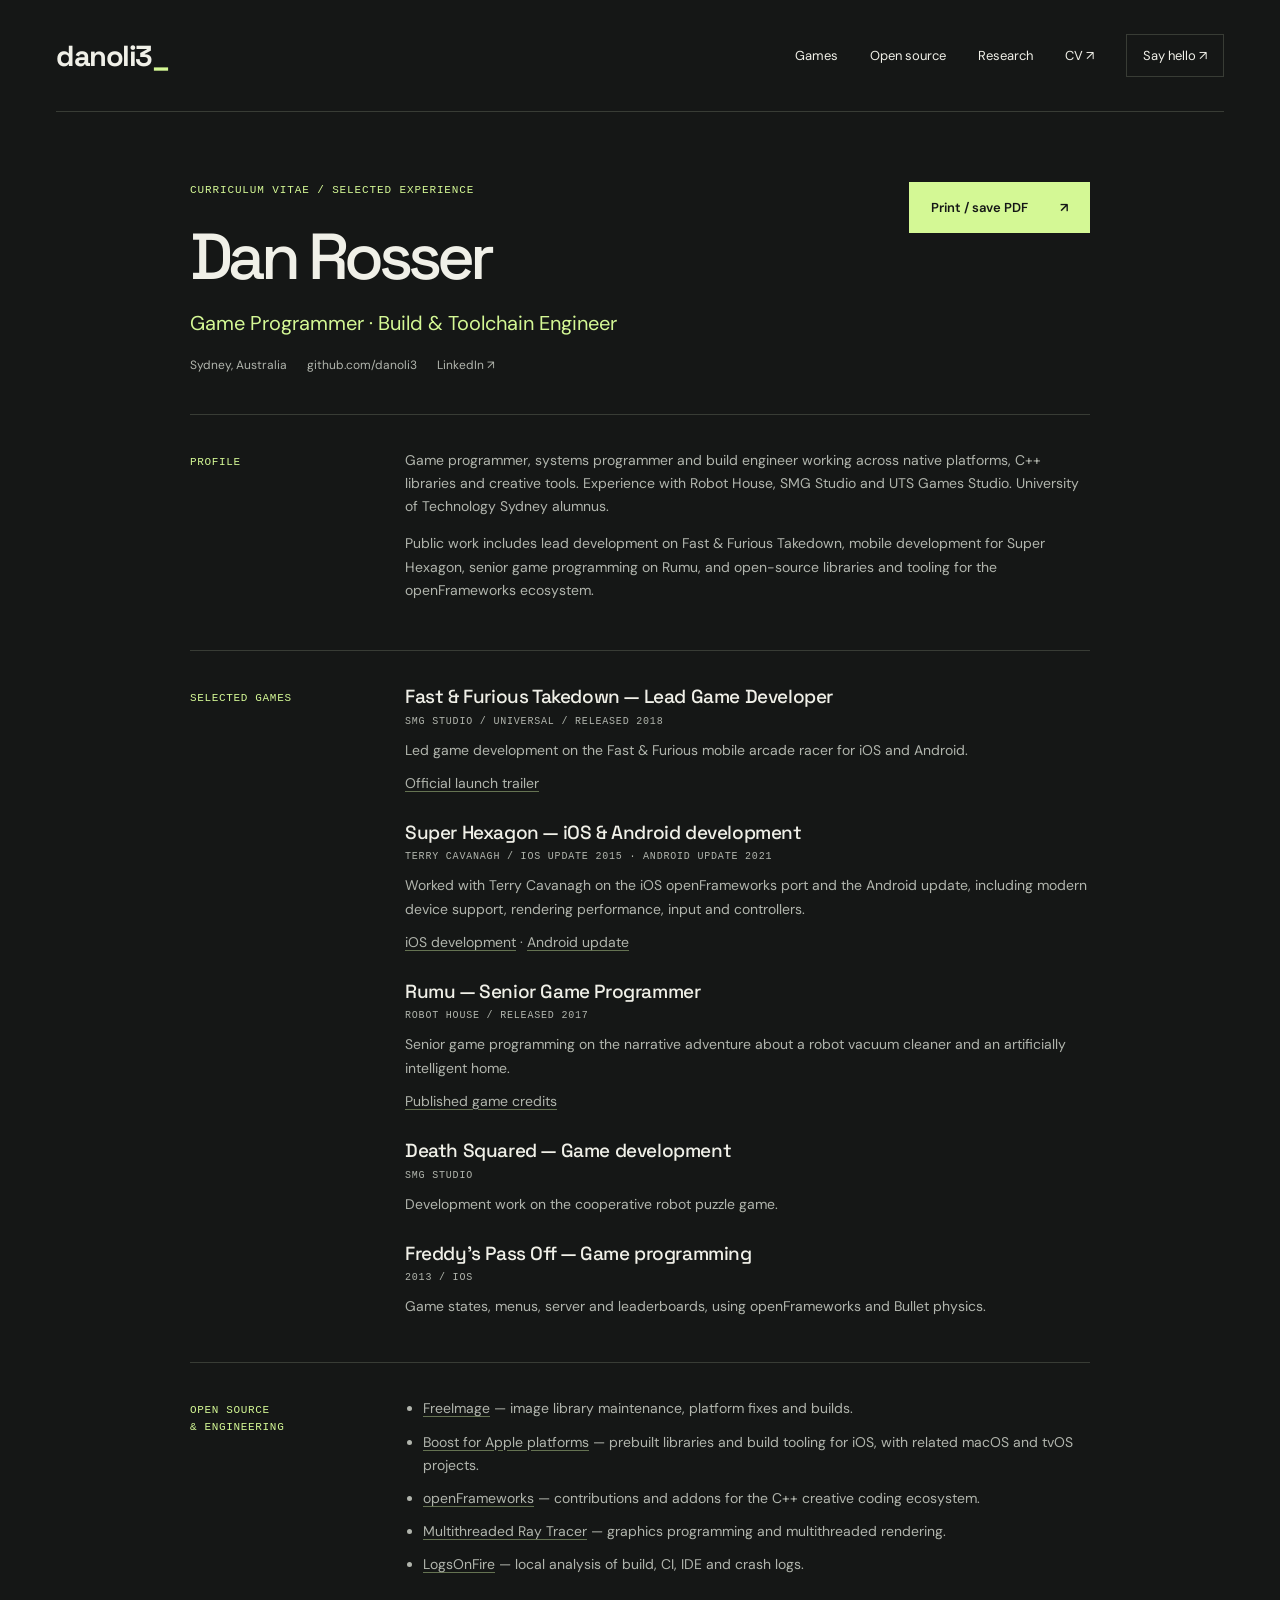
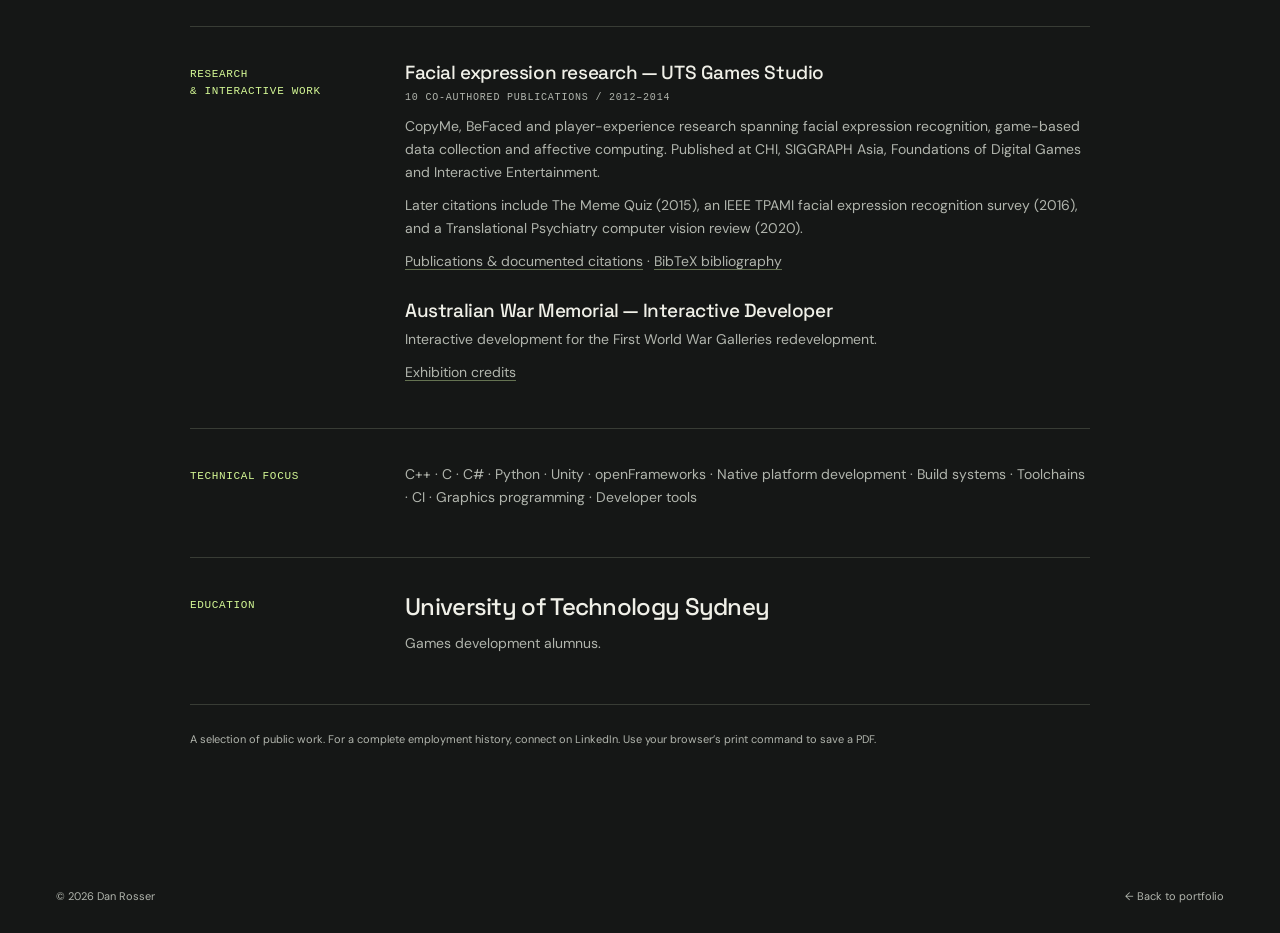
==== commit e2d1a10b: "Feature Fast and Furious Takedown lead development credit" ====
--- a/cv.html
+++ b/cv.html
@@ -16,8 +16,9 @@
   <header class="site-header wrap"><a class="wordmark" href="./" aria-label="Dan Rosser home">danoli3<span aria-hidden="true">_</span></a><nav aria-label="Main navigation"><a href="./#games">Games</a><a href="./#projects">Open source</a><a href="./#research">Research</a><a href="cv.html" aria-current="page">CV ↗</a><a class="nav-contact" href="./#contact">Say hello ↗</a></nav></header>
   <main id="main" class="cv-main wrap">
     <div class="cv-top"><div><p class="eyebrow">CURRICULUM VITAE / SELECTED EXPERIENCE</p><h1>Dan Rosser</h1><p class="cv-title">Game Programmer · Build & Toolchain Engineer</p><div class="cv-contact"><span>Sydney, Australia</span><a href="https://github.com/danoli3">github.com/danoli3</a><a href="https://au.linkedin.com/in/dan-rosser-31b37926">LinkedIn ↗</a></div></div><button class="button print-button" type="button" data-print>Print / save PDF <span aria-hidden="true">↗</span></button></div>
-    <section class="cv-section" aria-labelledby="profile"><h2 id="profile">PROFILE</h2><div><p>Game programmer, systems programmer and build engineer working across native platforms, C++ libraries and creative tools. Experience with Robot House, SMG Studio and UTS Games Studio. University of Technology Sydney alumnus.</p><p>Public work includes mobile development for Super Hexagon, senior game programming on Rumu, and open-source libraries and tooling for the openFrameworks ecosystem.</p></div></section>
+    <section class="cv-section" aria-labelledby="profile"><h2 id="profile">PROFILE</h2><div><p>Game programmer, systems programmer and build engineer working across native platforms, C++ libraries and creative tools. Experience with Robot House, SMG Studio and UTS Games Studio. University of Technology Sydney alumnus.</p><p>Public work includes lead development on Fast & Furious Takedown, mobile development for Super Hexagon, senior game programming on Rumu, and open-source libraries and tooling for the openFrameworks ecosystem.</p></div></section>
     <section class="cv-section" aria-labelledby="games"><h2 id="games">SELECTED GAMES</h2><div>
+      <article class="cv-entry"><h3>Fast & Furious Takedown — Lead Game Developer</h3><p class="mono">SMG STUDIO / UNIVERSAL / RELEASED 2018</p><p>Led game development on the Fast & Furious mobile arcade racer for iOS and Android.</p><p><a href="https://www.youtube.com/watch?v=sXooOX17FNs">Official launch trailer</a></p></article>
       <article class="cv-entry"><h3>Super Hexagon — iOS & Android development</h3><p class="mono">TERRY CAVANAGH / IOS UPDATE 2015 · ANDROID UPDATE 2021</p><p>Worked with Terry Cavanagh on the iOS openFrameworks port and the Android update, including modern device support, rendering performance, input and controllers.</p><p><a href="https://distractionware.com/blog/2015/11/super-hexagon-update-on-iphone/">iOS development</a> · <a href="https://distractionware.com/blog/2021/12/super-hexagon-is-back-on-android/">Android update</a></p></article>
       <article class="cv-entry"><h3>Rumu — Senior Game Programmer</h3><p class="mono">ROBOT HOUSE / RELEASED 2017</p><p>Senior game programming on the narrative adventure about a robot vacuum cleaner and an artificially intelligent home.</p><p><a href="https://www.mobygames.com/game/99711/rumu/credits/windows/">Published game credits</a></p></article>
       <article class="cv-entry"><h3>Death Squared — Game development</h3><p class="mono">SMG STUDIO</p><p>Development work on the cooperative robot puzzle game.</p></article>
--- a/styles.css
+++ b/styles.css
@@ -2,6 +2,25 @@
 
 :root{color-scheme:dark;--bg:#151716;--panel:#1d201e;--ink:#f0f0e8;--muted:#b1b5ad;--line:#383c35;--accent:#d4f895;--mono:"SFMono-Regular",Consolas,"Liberation Mono",monospace;--heading:"Space Grotesk",Arial,sans-serif;--body:"DM Sans",Arial,sans-serif}
 *{box-sizing:border-box}html{scroll-behavior:smooth;scroll-padding-top:30px}body{margin:0;background:var(--bg);color:var(--ink);font:16px/1.65 var(--body);-webkit-font-smoothing:antialiased}a{color:inherit;text-decoration:none}button{font:inherit}a,button{-webkit-tap-highlight-color:transparent}a:focus-visible,button:focus-visible{outline:2px solid var(--accent);outline-offset:6px}::selection{background:var(--accent);color:var(--bg)}.wrap{width:min(1280px,calc(100% - 112px));margin-inline:auto}.mono,.eyebrow{font:11px/1.5 var(--mono);letter-spacing:.08em}.accent{color:var(--accent)}.skip-link{position:absolute;left:24px;top:-100px;z-index:10;padding:12px;background:var(--accent);color:var(--bg)}.skip-link:focus{top:12px}.site-header{display:flex;align-items:center;justify-content:space-between;min-height:112px;border-bottom:1px solid var(--line)}.wordmark{font:700 29px/1 var(--heading);letter-spacing:-1.5px}.wordmark span{color:var(--accent)}nav{display:flex;gap:32px;align-items:center;font-size:13px}nav a:hover,.text-link:hover,.source-links a:hover,.site-footer a:hover{color:var(--accent)}.nav-contact{border:1px solid var(--line);padding:10px 16px}.nav-contact:hover{border-color:var(--accent)}.hero{padding-top:35px}.hero-topline{display:flex;justify-content:space-between;color:var(--muted)}.status-dot{display:inline-block;width:7px;height:7px;background:var(--accent);border-radius:50%;margin:0 10px 1px 0}.hero-grid{display:grid;grid-template-columns:1.5fr 1fr;align-items:center;gap:30px;min-height:580px;padding:38px 0 55px}.hero-copy{position:relative;z-index:1}h1,h2,h3,p{margin-top:0}h1,h2,h3{font-family:var(--heading);font-weight:500}h1{font-size:clamp(56px,6.1vw,88px);letter-spacing:-5px;line-height:1.06;margin:0 0 30px}h1 em{font-style:normal;color:var(--accent)}.intro{max-width:440px;font-size:17px;color:var(--muted);line-height:1.75}.hero-actions{display:flex;gap:30px;align-items:center;margin-top:32px}.button{background:var(--accent);color:var(--bg);padding:15px 22px;display:inline-flex;align-items:center;justify-content:space-between;gap:32px;font-weight:600;font-size:13px;transition:background .2s,transform .2s}.button:hover{background:#e5ffb9;transform:translateY(-2px)}.text-link{font-size:13px;display:inline-block;text-decoration:underline;text-underline-offset:5px;text-decoration-color:var(--line)}.hero-art{position:relative;aspect-ratio:1;align-self:center;min-width:0;color:var(--accent);border:1px solid var(--line);overflow:hidden}.art-grid{position:absolute;inset:0;background-image:linear-gradient(#d4f89508 1px,transparent 1px),linear-gradient(90deg,#d4f89508 1px,transparent 1px);background-size:36px 36px;mask-image:radial-gradient(ellipse,black,transparent 80%)}.art-label{position:absolute;top:18px;left:18px;color:var(--muted);font-size:9px}.wireform{width:100%;height:100%;padding:18px;transform:rotate(-15deg)}.wire-orbit{transform-origin:240px 240px;animation:orbit 50s linear infinite}.art-bottom{position:absolute;bottom:18px;left:18px;right:18px;display:flex;justify-content:space-between;font-size:9px;color:var(--muted)}@keyframes orbit{to{transform:rotate(360deg)}}.hero-foot{border-block:1px solid var(--line);padding:22px 0;display:flex;justify-content:space-between;align-items:center;gap:20px}.hero-foot>.mono{font-size:10px;color:var(--muted)}.hero-foot p{font-size:12px;margin:0}.hero-foot p span{margin:0 15px;color:#68705e}.section{padding-block:112px}.eyebrow{color:var(--accent);margin-bottom:24px}h2{font-size:clamp(34px,4vw,54px);letter-spacing:-2px;line-height:1.15;margin-bottom:0}.section-heading{display:flex;justify-content:space-between;align-items:flex-end;gap:60px;margin-bottom:52px}.section-heading>p{max-width:330px;color:var(--muted);font-size:14px;margin-bottom:3px}.game-grid{display:grid;grid-template-columns:repeat(3,minmax(0,1fr));gap:28px}.game-image{position:relative;display:block;aspect-ratio:460/250;overflow:hidden;background:var(--panel)}.game-image img{height:100%;width:100%;object-fit:cover;transition:transform .5s}.game-image:hover img{transform:scale(1.045)}.image-arrow{position:absolute;bottom:12px;right:12px;background:var(--bg);height:32px;width:32px;text-align:center;line-height:32px}.game-meta{display:flex;justify-content:space-between;gap:8px;color:var(--muted);font-size:9px;letter-spacing:.04em;margin:23px 0 13px}h3{font-size:24px;line-height:1.25;letter-spacing:-.7px;margin-bottom:10px}.game .role{font-size:12px;color:var(--accent);margin-bottom:14px}.game>p:not(.role){color:var(--muted);font-size:13px;line-height:1.8;min-height:94px}.source-links{display:flex;flex-wrap:wrap;gap:16px;font-size:11px;padding-top:18px;border-top:1px solid var(--line)}.projects-section{background:var(--panel);border-block:1px solid var(--line)}.project-toolbar{display:flex;align-items:center;justify-content:space-between;gap:20px;margin-bottom:22px;color:var(--muted)}.project-toolbar>.mono{font-size:10px}.filters{display:flex;gap:8px}.filters[hidden]{display:none}.filters button{color:var(--muted);font-size:11px;border:1px solid transparent;background:none;padding:7px 12px;cursor:pointer}.filters button[aria-pressed="true"]{color:var(--accent);border-color:#586445}.filters button:hover{color:var(--accent)}.project-row{display:grid;grid-template-columns:48px 1fr 210px 28px;gap:20px;align-items:center;padding:28px 0;border-top:1px solid var(--line);transition:padding .2s}.project-row[hidden]{display:none}.project-row:last-child{border-bottom:1px solid var(--line)}.project-row:hover{padding-inline:12px}.project-number{color:var(--muted);font-size:10px}.project-row h3{font-size:23px;margin-bottom:6px}.project-row p{margin-bottom:0;font-size:13px;color:var(--muted)}.project-stack{font-size:9px;color:var(--muted);text-align:right}.project-arrow{font-size:25px;color:var(--accent);text-align:right}.all-projects{margin-top:30px}.projects-count{color:var(--muted);font-size:10px;margin-top:20px}.archive-list{display:grid;grid-template-columns:repeat(3,minmax(0,1fr));gap:40px}.archive-list article{border-top:1px solid var(--line);padding-top:22px}.archive-list .mono{font-size:9px;color:var(--muted)}.archive-list h3{margin:19px 0 15px;font-size:23px}.archive-list p{color:var(--muted);font-size:13px;min-height:94px}.archive-list .text-link{font-size:11px}.about-section{border-top:1px solid var(--line);display:grid;grid-template-columns:1fr 1fr;gap:100px}.about-heading h2{font-size:65px}.about-lead{font-size:20px;line-height:1.65;color:var(--muted);margin:24px 0 30px}.about-details{padding-top:36px}.about-details>p{color:var(--muted);font-size:15px}.about-details dl{margin-top:30px}.about-details dl>div{padding:17px 0;border-top:1px solid var(--line)}dt{color:var(--muted);font-size:9px!important}dd{margin:5px 0 0;font-size:13px}.about-details a:hover{text-decoration:underline}.contact-section{background:var(--accent);color:var(--bg);padding:75px 0}.contact-section .eyebrow{color:#44552b}.contact-heading{display:flex;justify-content:space-between;align-items:center;gap:24px}.contact-heading h2{font-size:clamp(35px,4.8vw,68px);letter-spacing:-3px}.contact-arrow{display:flex;align-items:center;justify-content:center;border:1px solid #1517165c;border-radius:50%;width:96px;height:96px;font-size:50px;flex-shrink:0;transition:transform .2s}.contact-arrow:hover{transform:rotate(10deg)}.contact-links{display:flex;gap:32px;margin-top:40px;font-size:13px}.contact-links a:hover{text-decoration:underline;text-underline-offset:5px}.site-footer{display:flex;align-items:center;justify-content:space-between;gap:20px;padding-block:28px;font-size:11px;color:var(--muted)}.site-footer .mono{font-size:9px}
+
+/* Featured lead development credit and official trailer. */
+.game-feature {
+  grid-column: 1 / -1;
+  display: grid;
+  grid-template-columns: 1.2fr 1fr;
+  gap: 42px;
+  align-items: center;
+  border-bottom: 1px solid var(--line);
+  padding-bottom: 42px;
+  margin-bottom: 12px;
+}
+.game-feature .game-image { aspect-ratio: 16 / 9; }
+.game-feature-copy .game-meta { margin-top: 0; }
+.game-feature-copy h3 { font-size: clamp(30px, 3.3vw, 44px); line-height: 1.1; margin-bottom: 20px; }
+.game-feature-copy > p:not(.role) { font-size: 14px; color: var(--muted); max-width: 430px; }
+.game-feature-copy .role { margin-top: 20px; }
+.trailer-badge { position: absolute; left: 15px; bottom: 15px; display: flex; align-items: center; gap: 10px; background: var(--bg); color: var(--ink); padding: 10px 13px; font: 9px/1.5 var(--mono); letter-spacing: .04em; }
+.trailer-badge > span { color: var(--accent); }
 
 /* Research and publication bibliography. */
 .research-section { border-bottom: 1px solid var(--line); }
@@ -63,6 +82,8 @@
   .research-subheading { flex-direction: column; gap: 10px; }
 }
 @media (max-width: 760px) {
+  .game-feature { grid-template-columns: 1fr; gap: 23px; padding-bottom: 32px; margin-bottom: 0; }
+  .game-feature-copy h3 { font-size: 35px; }
   .research-context, .research-grid { grid-template-columns: 1fr; gap: 30px; }
   .research-context { padding: 25px; margin-bottom: 35px; }
   .research-subheading { flex-direction: row; flex-wrap: wrap; }
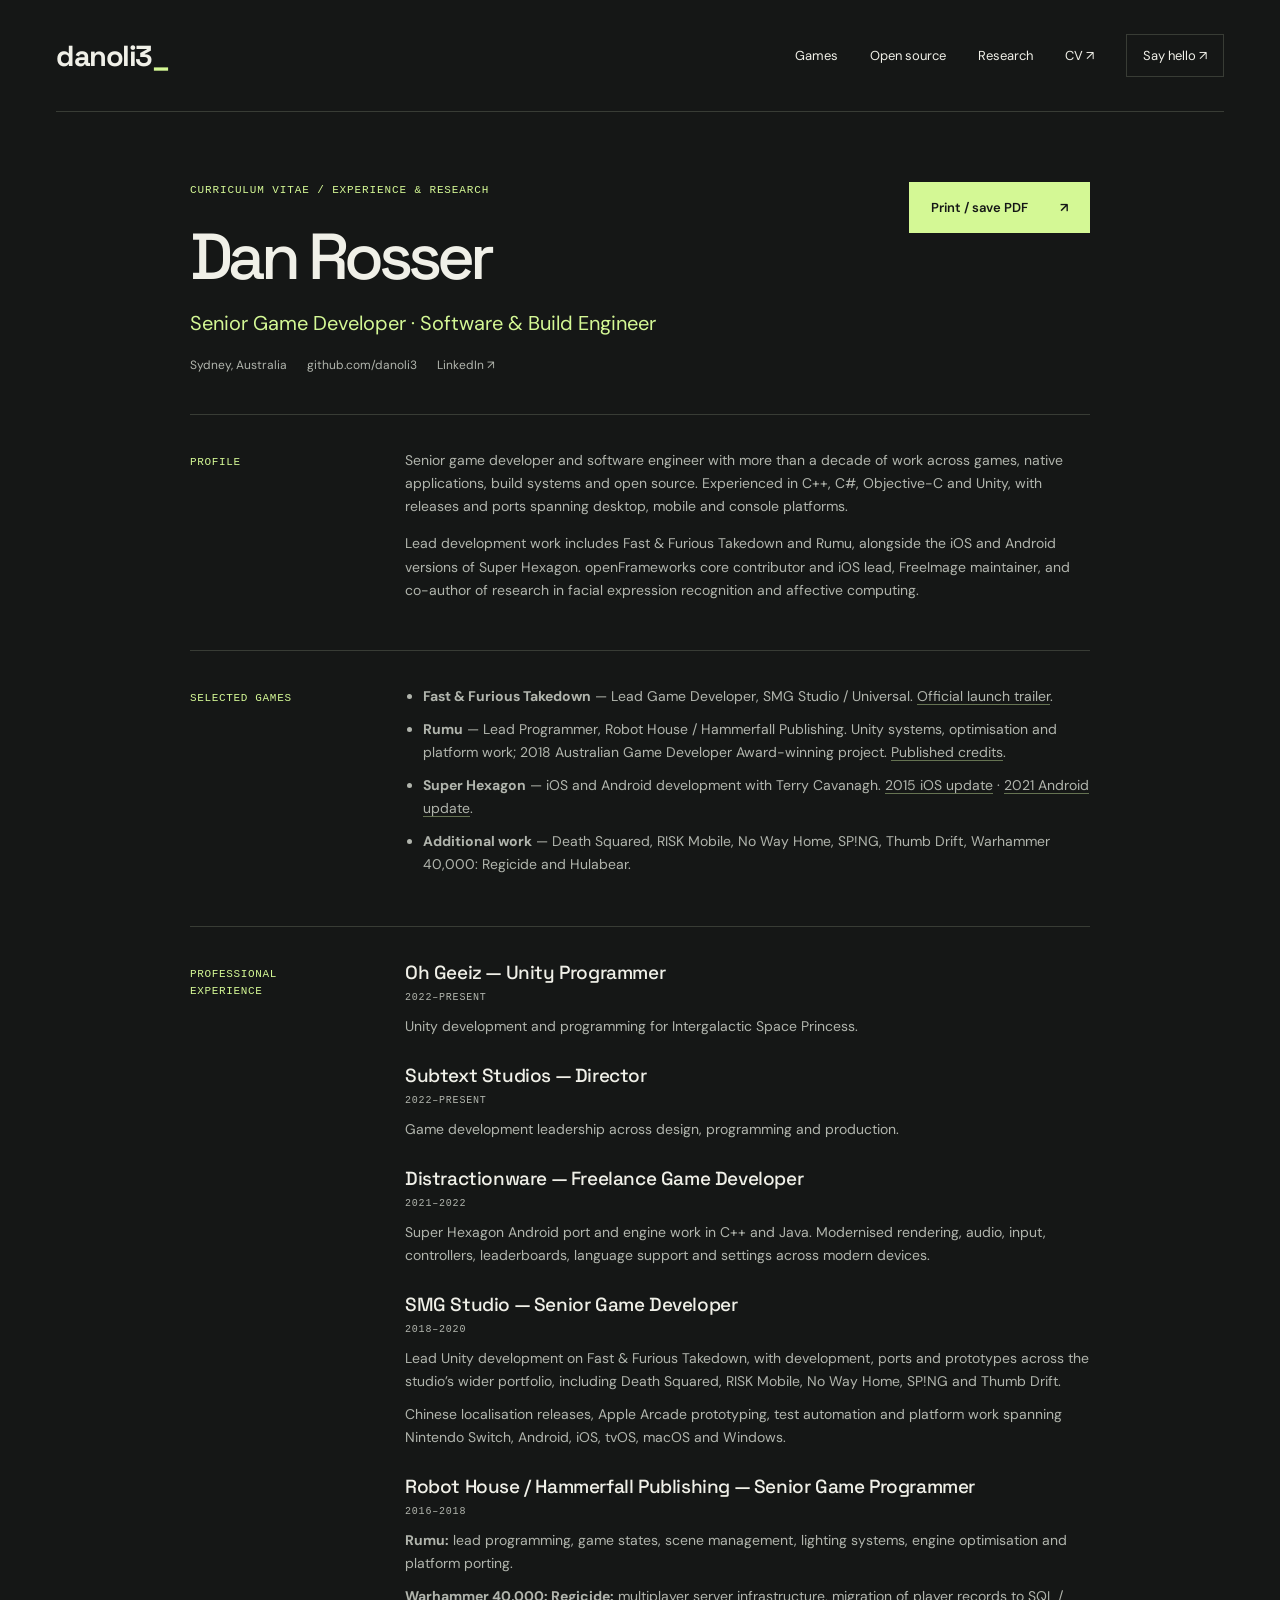
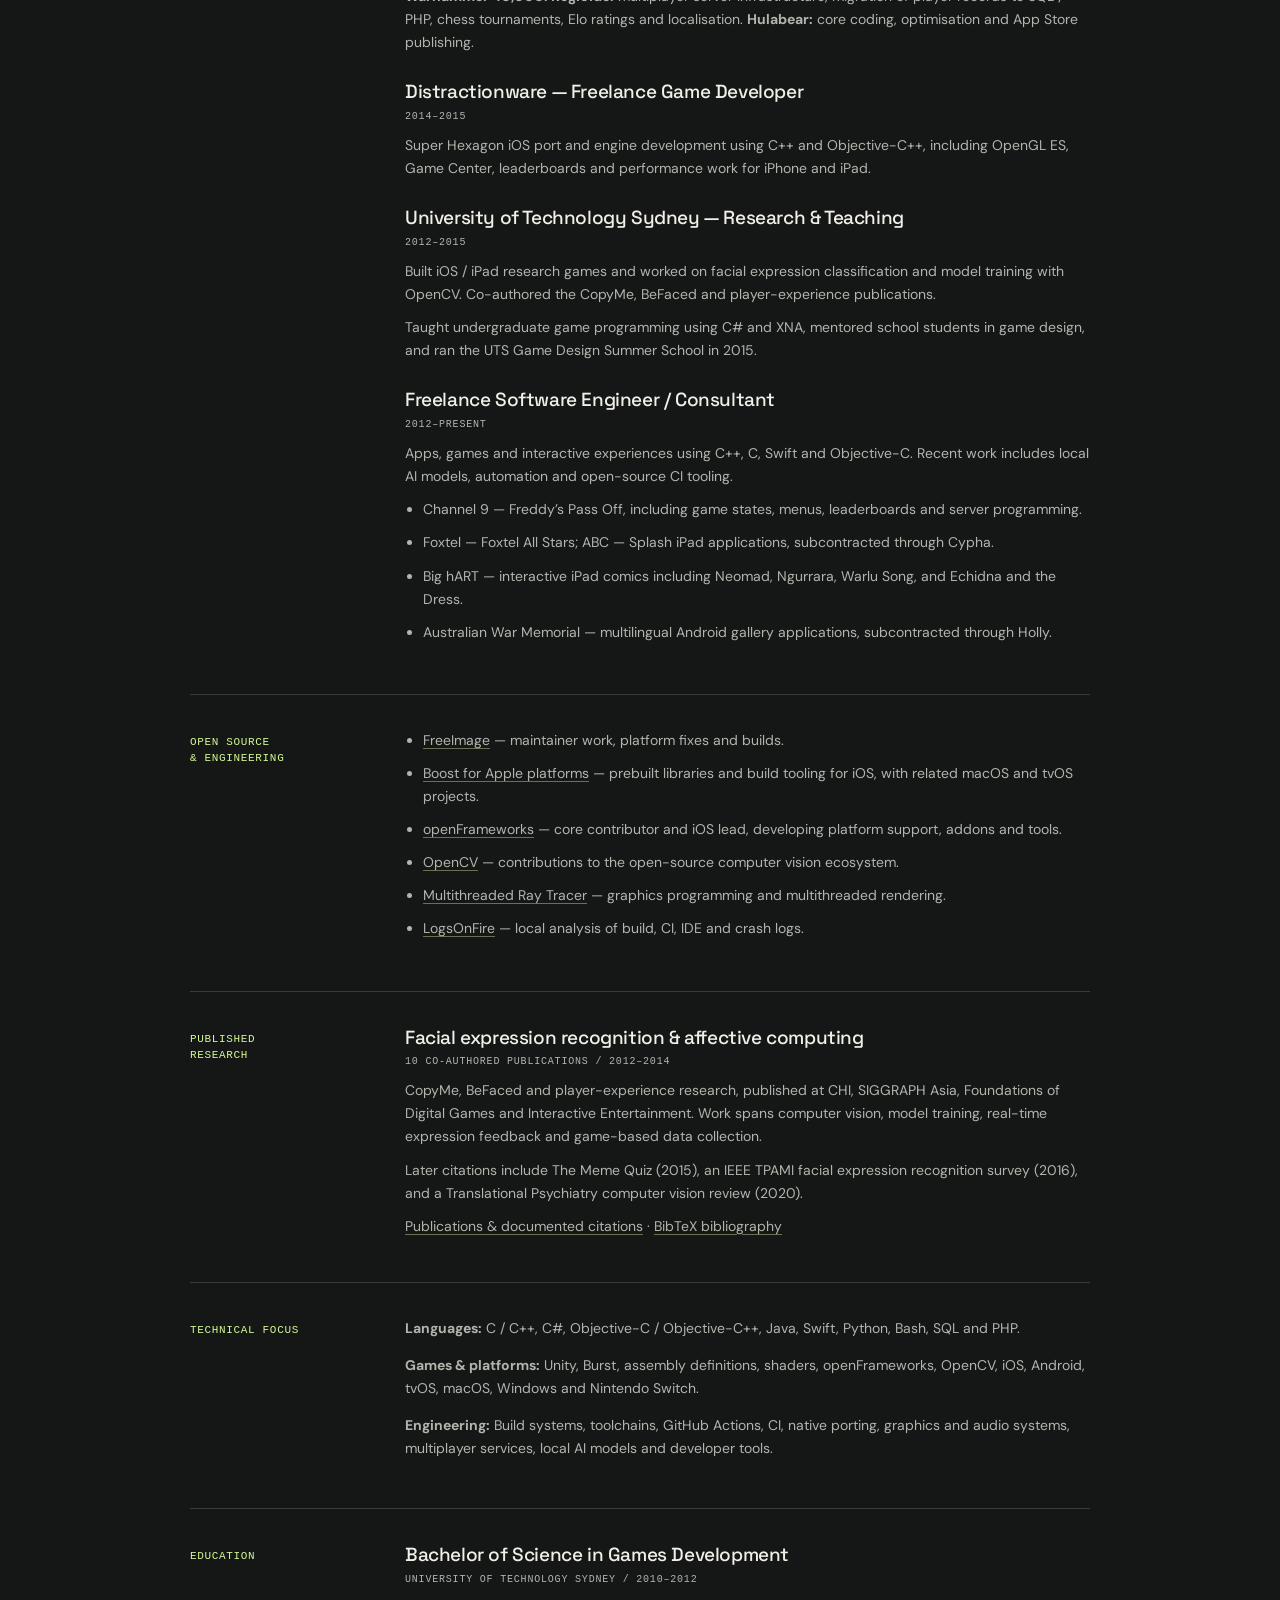
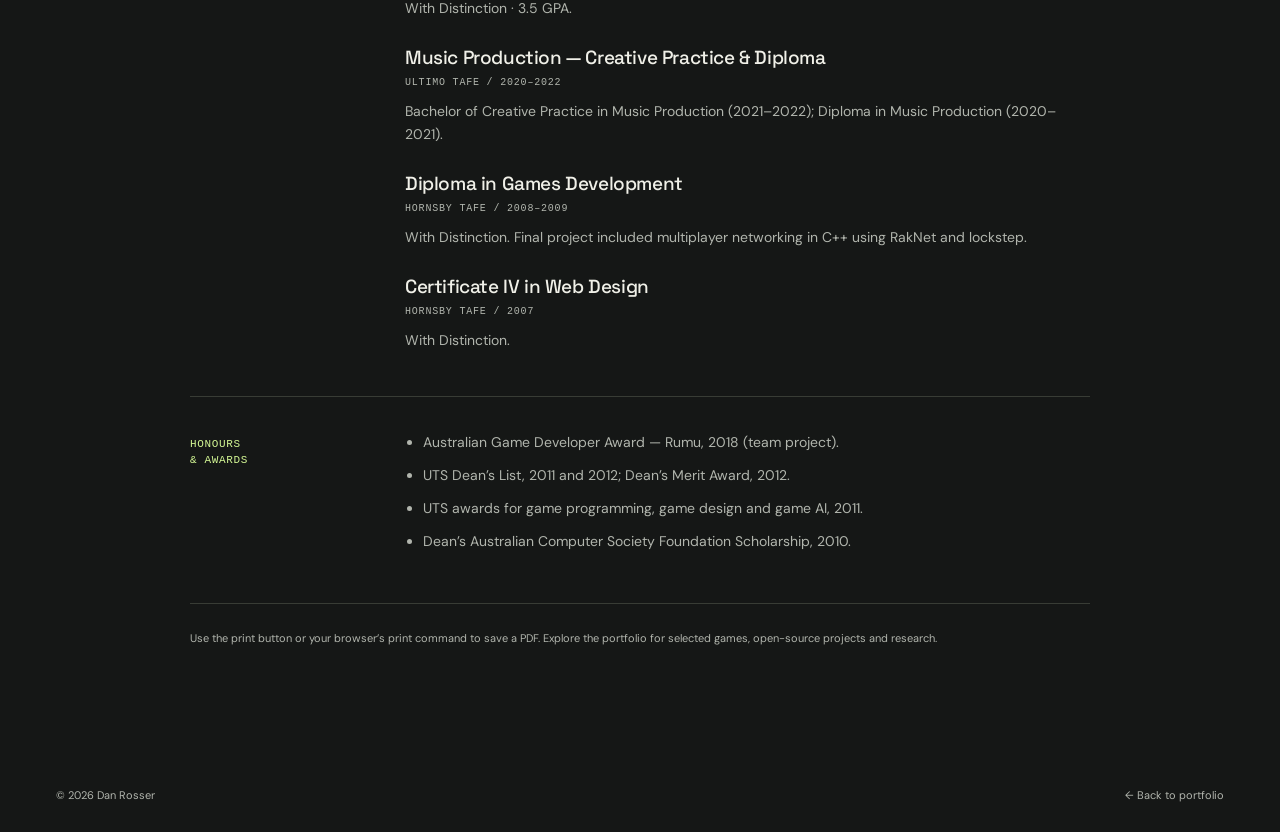
==== commit 79c58da4: "Expand career history from supplied 2026 CVs" ====
--- a/cv.html
+++ b/cv.html
@@ -5,7 +5,7 @@
   <meta name="viewport" content="width=device-width, initial-scale=1">
   <meta name="theme-color" content="#151716">
   <title>CV — Dan Rosser</title>
-  <meta name="description" content="Selected experience, games and open-source work by Dan Rosser: game programmer, build engineer and toolchain engineer in Sydney.">
+  <meta name="description" content="Dan Rosser’s CV: game development, software and build engineering, facial expression research, open-source work, education and awards.">
   <link rel="canonical" href="https://danoli3.github.io/cv.html">
   <link rel="icon" href="assets/favicon.svg" type="image/svg+xml">
   <link rel="stylesheet" href="styles.css">
@@ -15,26 +15,39 @@
   <a class="skip-link" href="#main">Skip to content</a>
   <header class="site-header wrap"><a class="wordmark" href="./" aria-label="Dan Rosser home">danoli3<span aria-hidden="true">_</span></a><nav aria-label="Main navigation"><a href="./#games">Games</a><a href="./#projects">Open source</a><a href="./#research">Research</a><a href="cv.html" aria-current="page">CV ↗</a><a class="nav-contact" href="./#contact">Say hello ↗</a></nav></header>
   <main id="main" class="cv-main wrap">
-    <div class="cv-top"><div><p class="eyebrow">CURRICULUM VITAE / SELECTED EXPERIENCE</p><h1>Dan Rosser</h1><p class="cv-title">Game Programmer · Build & Toolchain Engineer</p><div class="cv-contact"><span>Sydney, Australia</span><a href="https://github.com/danoli3">github.com/danoli3</a><a href="https://au.linkedin.com/in/dan-rosser-31b37926">LinkedIn ↗</a></div></div><button class="button print-button" type="button" data-print>Print / save PDF <span aria-hidden="true">↗</span></button></div>
-    <section class="cv-section" aria-labelledby="profile"><h2 id="profile">PROFILE</h2><div><p>Game programmer, systems programmer and build engineer working across native platforms, C++ libraries and creative tools. Experience with Robot House, SMG Studio and UTS Games Studio. University of Technology Sydney alumnus.</p><p>Public work includes lead development on Fast & Furious Takedown, mobile development for Super Hexagon, senior game programming on Rumu, and open-source libraries and tooling for the openFrameworks ecosystem.</p></div></section>
+    <div class="cv-top"><div><p class="eyebrow">CURRICULUM VITAE / EXPERIENCE & RESEARCH</p><h1>Dan Rosser</h1><p class="cv-title">Senior Game Developer · Software & Build Engineer</p><div class="cv-contact"><span>Sydney, Australia</span><a href="https://github.com/danoli3">github.com/danoli3</a><a href="https://au.linkedin.com/in/dan-rosser-31b37926">LinkedIn ↗</a></div></div><button class="button print-button" type="button" data-print>Print / save PDF <span aria-hidden="true">↗</span></button></div>
+    <section class="cv-section" aria-labelledby="profile"><h2 id="profile">PROFILE</h2><div><p>Senior game developer and software engineer with more than a decade of work across games, native applications, build systems and open source. Experienced in C++, C#, Objective-C and Unity, with releases and ports spanning desktop, mobile and console platforms.</p><p>Lead development work includes Fast & Furious Takedown and Rumu, alongside the iOS and Android versions of Super Hexagon. openFrameworks core contributor and iOS lead, FreeImage maintainer, and co-author of research in facial expression recognition and affective computing.</p></div></section>
     <section class="cv-section" aria-labelledby="games"><h2 id="games">SELECTED GAMES</h2><div>
-      <article class="cv-entry"><h3>Fast & Furious Takedown — Lead Game Developer</h3><p class="mono">SMG STUDIO / UNIVERSAL / RELEASED 2018</p><p>Led game development on the Fast & Furious mobile arcade racer for iOS and Android.</p><p><a href="https://www.youtube.com/watch?v=sXooOX17FNs">Official launch trailer</a></p></article>
-      <article class="cv-entry"><h3>Super Hexagon — iOS & Android development</h3><p class="mono">TERRY CAVANAGH / IOS UPDATE 2015 · ANDROID UPDATE 2021</p><p>Worked with Terry Cavanagh on the iOS openFrameworks port and the Android update, including modern device support, rendering performance, input and controllers.</p><p><a href="https://distractionware.com/blog/2015/11/super-hexagon-update-on-iphone/">iOS development</a> · <a href="https://distractionware.com/blog/2021/12/super-hexagon-is-back-on-android/">Android update</a></p></article>
-      <article class="cv-entry"><h3>Rumu — Senior Game Programmer</h3><p class="mono">ROBOT HOUSE / RELEASED 2017</p><p>Senior game programming on the narrative adventure about a robot vacuum cleaner and an artificially intelligent home.</p><p><a href="https://www.mobygames.com/game/99711/rumu/credits/windows/">Published game credits</a></p></article>
-      <article class="cv-entry"><h3>Death Squared — Game development</h3><p class="mono">SMG STUDIO</p><p>Development work on the cooperative robot puzzle game.</p></article>
-      <article class="cv-entry"><h3>Freddy’s Pass Off — Game programming</h3><p class="mono">2013 / IOS</p><p>Game states, menus, server and leaderboards, using openFrameworks and Bullet physics.</p></article>
+      <ul><li><strong>Fast & Furious Takedown</strong> — Lead Game Developer, SMG Studio / Universal. <a href="https://www.youtube.com/watch?v=sXooOX17FNs">Official launch trailer</a>.</li><li><strong>Rumu</strong> — Lead Programmer, Robot House / Hammerfall Publishing. Unity systems, optimisation and platform work; 2018 Australian Game Developer Award-winning project. <a href="https://www.mobygames.com/game/99711/rumu/credits/windows/">Published credits</a>.</li><li><strong>Super Hexagon</strong> — iOS and Android development with Terry Cavanagh. <a href="https://distractionware.com/blog/2015/11/super-hexagon-update-on-iphone/">2015 iOS update</a> · <a href="https://distractionware.com/blog/2021/12/super-hexagon-is-back-on-android/">2021 Android update</a>.</li><li><strong>Additional work</strong> — Death Squared, RISK Mobile, No Way Home, SP!NG, Thumb Drift, Warhammer 40,000: Regicide and Hulabear.</li></ul>
+    </div></section>
+    <section id="experience" class="cv-section" aria-labelledby="experience-title"><h2 id="experience-title">PROFESSIONAL<br>EXPERIENCE</h2><div>
+      <article class="cv-entry"><h3>Oh Geeiz — Unity Programmer</h3><p class="mono">2022–PRESENT</p><p>Unity development and programming for Intergalactic Space Princess.</p></article>
+      <article class="cv-entry"><h3>Subtext Studios — Director</h3><p class="mono">2022–PRESENT</p><p>Game development leadership across design, programming and production.</p></article>
+      <article class="cv-entry"><h3>Distractionware — Freelance Game Developer</h3><p class="mono">2021–2022</p><p>Super Hexagon Android port and engine work in C++ and Java. Modernised rendering, audio, input, controllers, leaderboards, language support and settings across modern devices.</p></article>
+      <article class="cv-entry"><h3>SMG Studio — Senior Game Developer</h3><p class="mono">2018–2020</p><p>Lead Unity development on Fast & Furious Takedown, with development, ports and prototypes across the studio’s wider portfolio, including Death Squared, RISK Mobile, No Way Home, SP!NG and Thumb Drift.</p><p>Chinese localisation releases, Apple Arcade prototyping, test automation and platform work spanning Nintendo Switch, Android, iOS, tvOS, macOS and Windows.</p></article>
+      <article class="cv-entry"><h3>Robot House / Hammerfall Publishing — Senior Game Programmer</h3><p class="mono">2016–2018</p><p><strong>Rumu:</strong> lead programming, game states, scene management, lighting systems, engine optimisation and platform porting.</p><p><strong>Warhammer 40,000: Regicide:</strong> multiplayer server infrastructure, migration of player records to SQL / PHP, chess tournaments, Elo ratings and localisation. <strong>Hulabear:</strong> core coding, optimisation and App Store publishing.</p></article>
+      <article class="cv-entry"><h3>Distractionware — Freelance Game Developer</h3><p class="mono">2014–2015</p><p>Super Hexagon iOS port and engine development using C++ and Objective-C++, including OpenGL ES, Game Center, leaderboards and performance work for iPhone and iPad.</p></article>
+      <article class="cv-entry"><h3>University of Technology Sydney — Research & Teaching</h3><p class="mono">2012–2015</p><p>Built iOS / iPad research games and worked on facial expression classification and model training with OpenCV. Co-authored the CopyMe, BeFaced and player-experience publications.</p><p>Taught undergraduate game programming using C# and XNA, mentored school students in game design, and ran the UTS Game Design Summer School in 2015.</p></article>
+      <article class="cv-entry"><h3>Freelance Software Engineer / Consultant</h3><p class="mono">2012–PRESENT</p><p>Apps, games and interactive experiences using C++, C, Swift and Objective-C. Recent work includes local AI models, automation and open-source CI tooling.</p><ul><li>Channel 9 — Freddy’s Pass Off, including game states, menus, leaderboards and server programming.</li><li>Foxtel — Foxtel All Stars; ABC — Splash iPad applications, subcontracted through Cypha.</li><li>Big hART — interactive iPad comics including Neomad, Ngurrara, Warlu Song, and Echidna and the Dress.</li><li>Australian War Memorial — multilingual Android gallery applications, subcontracted through Holly.</li></ul></article>
     </div></section>
     <section class="cv-section" aria-labelledby="open-source"><h2 id="open-source">OPEN SOURCE<br>& ENGINEERING</h2><div><ul>
-      <li><a href="https://github.com/danoli3/FreeImage">FreeImage</a> — image library maintenance, platform fixes and builds.</li>
+      <li><a href="https://github.com/danoli3/FreeImage">FreeImage</a> — maintainer work, platform fixes and builds.</li>
       <li><a href="https://github.com/danoli3/ofxiOSBoost">Boost for Apple platforms</a> — prebuilt libraries and build tooling for iOS, with related macOS and tvOS projects.</li>
-      <li><a href="https://github.com/danoli3/openFrameworks">openFrameworks</a> — contributions and addons for the C++ creative coding ecosystem.</li>
+      <li><a href="https://github.com/danoli3/openFrameworks">openFrameworks</a> — core contributor and iOS lead, developing platform support, addons and tools.</li>
+      <li><a href="https://github.com/danoli3/opencv">OpenCV</a> — contributions to the open-source computer vision ecosystem.</li>
       <li><a href="https://github.com/danoli3/Multithreaded-Ray-Tracer">Multithreaded Ray Tracer</a> — graphics programming and multithreaded rendering.</li>
       <li><a href="https://github.com/danoli3/LogsOnFire">LogsOnFire</a> — local analysis of build, CI, IDE and crash logs.</li>
     </ul></div></section>
-    <section class="cv-section" aria-labelledby="research"><h2 id="research">RESEARCH<br>& INTERACTIVE WORK</h2><div><article class="cv-entry"><h3>Facial expression research — UTS Games Studio</h3><p class="mono">10 CO-AUTHORED PUBLICATIONS / 2012–2014</p><p>CopyMe, BeFaced and player-experience research spanning facial expression recognition, game-based data collection and affective computing. Published at CHI, SIGGRAPH Asia, Foundations of Digital Games and Interactive Entertainment.</p><p>Later citations include The Meme Quiz (2015), an IEEE TPAMI facial expression recognition survey (2016), and a Translational Psychiatry computer vision review (2020).</p><p><a href="./#research">Publications & documented citations</a> · <a href="assets/publications.bib" download="dan-rosser-publications.bib">BibTeX bibliography</a></p></article><article class="cv-entry"><h3>Australian War Memorial — Interactive Developer</h3><p>Interactive development for the First World War Galleries redevelopment.</p><p><a href="https://www.holly.co.nz/work/australian-war-memorial-first-world-war-galleries-redevelopment-awm-tablets">Exhibition credits</a></p></article></div></section>
-    <section class="cv-section" aria-labelledby="skills"><h2 id="skills">TECHNICAL FOCUS</h2><div><p>C++ · C · C# · Python · Unity · openFrameworks · Native platform development · Build systems · Toolchains · CI · Graphics programming · Developer tools</p></div></section>
-    <section class="cv-section" aria-labelledby="education"><h2 id="education">EDUCATION</h2><div><h3>University of Technology Sydney</h3><p>Games development alumnus.</p></div></section>
-    <p class="cv-note">A selection of public work. For a complete employment history, <a href="https://au.linkedin.com/in/dan-rosser-31b37926">connect on LinkedIn</a>. Use your browser’s print command to save a PDF.</p>
+    <section class="cv-section" aria-labelledby="research"><h2 id="research">PUBLISHED<br>RESEARCH</h2><div><article class="cv-entry"><h3>Facial expression recognition & affective computing</h3><p class="mono">10 CO-AUTHORED PUBLICATIONS / 2012–2014</p><p>CopyMe, BeFaced and player-experience research, published at CHI, SIGGRAPH Asia, Foundations of Digital Games and Interactive Entertainment. Work spans computer vision, model training, real-time expression feedback and game-based data collection.</p><p>Later citations include The Meme Quiz (2015), an IEEE TPAMI facial expression recognition survey (2016), and a Translational Psychiatry computer vision review (2020).</p><p><a href="./#research">Publications & documented citations</a> · <a href="assets/publications.bib" download="dan-rosser-publications.bib">BibTeX bibliography</a></p></article></div></section>
+    <section class="cv-section" aria-labelledby="skills"><h2 id="skills">TECHNICAL FOCUS</h2><div><p><strong>Languages:</strong> C / C++, C#, Objective-C / Objective-C++, Java, Swift, Python, Bash, SQL and PHP.</p><p><strong>Games & platforms:</strong> Unity, Burst, assembly definitions, shaders, openFrameworks, OpenCV, iOS, Android, tvOS, macOS, Windows and Nintendo Switch.</p><p><strong>Engineering:</strong> Build systems, toolchains, GitHub Actions, CI, native porting, graphics and audio systems, multiplayer services, local AI models and developer tools.</p></div></section>
+    <section class="cv-section" aria-labelledby="education"><h2 id="education">EDUCATION</h2><div>
+      <article class="cv-entry"><h3>Bachelor of Science in Games Development</h3><p class="mono">UNIVERSITY OF TECHNOLOGY SYDNEY / 2010–2012</p><p>With Distinction · 3.5 GPA.</p></article>
+      <article class="cv-entry"><h3>Music Production — Creative Practice & Diploma</h3><p class="mono">ULTIMO TAFE / 2020–2022</p><p>Bachelor of Creative Practice in Music Production (2021–2022); Diploma in Music Production (2020–2021).</p></article>
+      <article class="cv-entry"><h3>Diploma in Games Development</h3><p class="mono">HORNSBY TAFE / 2008–2009</p><p>With Distinction. Final project included multiplayer networking in C++ using RakNet and lockstep.</p></article>
+      <article class="cv-entry"><h3>Certificate IV in Web Design</h3><p class="mono">HORNSBY TAFE / 2007</p><p>With Distinction.</p></article>
+    </div></section>
+    <section class="cv-section" aria-labelledby="awards"><h2 id="awards">HONOURS<br>& AWARDS</h2><div><ul><li>Australian Game Developer Award — Rumu, 2018 (team project).</li><li>UTS Dean’s List, 2011 and 2012; Dean’s Merit Award, 2012.</li><li>UTS awards for game programming, game design and game AI, 2011.</li><li>Dean’s Australian Computer Society Foundation Scholarship, 2010.</li></ul></div></section>
+    <p class="cv-note">Use the print button or your browser’s print command to save a PDF. <a href="./">Explore the portfolio</a> for selected games, open-source projects and research.</p>
   </main>
   <footer class="site-footer wrap"><span>© <span data-year>2026</span> Dan Rosser</span><a href="./">← Back to portfolio</a></footer>
 </body>
--- a/styles.css
+++ b/styles.css
@@ -4,6 +4,14 @@
 *{box-sizing:border-box}html{scroll-behavior:smooth;scroll-padding-top:30px}body{margin:0;background:var(--bg);color:var(--ink);font:16px/1.65 var(--body);-webkit-font-smoothing:antialiased}a{color:inherit;text-decoration:none}button{font:inherit}a,button{-webkit-tap-highlight-color:transparent}a:focus-visible,button:focus-visible{outline:2px solid var(--accent);outline-offset:6px}::selection{background:var(--accent);color:var(--bg)}.wrap{width:min(1280px,calc(100% - 112px));margin-inline:auto}.mono,.eyebrow{font:11px/1.5 var(--mono);letter-spacing:.08em}.accent{color:var(--accent)}.skip-link{position:absolute;left:24px;top:-100px;z-index:10;padding:12px;background:var(--accent);color:var(--bg)}.skip-link:focus{top:12px}.site-header{display:flex;align-items:center;justify-content:space-between;min-height:112px;border-bottom:1px solid var(--line)}.wordmark{font:700 29px/1 var(--heading);letter-spacing:-1.5px}.wordmark span{color:var(--accent)}nav{display:flex;gap:32px;align-items:center;font-size:13px}nav a:hover,.text-link:hover,.source-links a:hover,.site-footer a:hover{color:var(--accent)}.nav-contact{border:1px solid var(--line);padding:10px 16px}.nav-contact:hover{border-color:var(--accent)}.hero{padding-top:35px}.hero-topline{display:flex;justify-content:space-between;color:var(--muted)}.status-dot{display:inline-block;width:7px;height:7px;background:var(--accent);border-radius:50%;margin:0 10px 1px 0}.hero-grid{display:grid;grid-template-columns:1.5fr 1fr;align-items:center;gap:30px;min-height:580px;padding:38px 0 55px}.hero-copy{position:relative;z-index:1}h1,h2,h3,p{margin-top:0}h1,h2,h3{font-family:var(--heading);font-weight:500}h1{font-size:clamp(56px,6.1vw,88px);letter-spacing:-5px;line-height:1.06;margin:0 0 30px}h1 em{font-style:normal;color:var(--accent)}.intro{max-width:440px;font-size:17px;color:var(--muted);line-height:1.75}.hero-actions{display:flex;gap:30px;align-items:center;margin-top:32px}.button{background:var(--accent);color:var(--bg);padding:15px 22px;display:inline-flex;align-items:center;justify-content:space-between;gap:32px;font-weight:600;font-size:13px;transition:background .2s,transform .2s}.button:hover{background:#e5ffb9;transform:translateY(-2px)}.text-link{font-size:13px;display:inline-block;text-decoration:underline;text-underline-offset:5px;text-decoration-color:var(--line)}.hero-art{position:relative;aspect-ratio:1;align-self:center;min-width:0;color:var(--accent);border:1px solid var(--line);overflow:hidden}.art-grid{position:absolute;inset:0;background-image:linear-gradient(#d4f89508 1px,transparent 1px),linear-gradient(90deg,#d4f89508 1px,transparent 1px);background-size:36px 36px;mask-image:radial-gradient(ellipse,black,transparent 80%)}.art-label{position:absolute;top:18px;left:18px;color:var(--muted);font-size:9px}.wireform{width:100%;height:100%;padding:18px;transform:rotate(-15deg)}.wire-orbit{transform-origin:240px 240px;animation:orbit 50s linear infinite}.art-bottom{position:absolute;bottom:18px;left:18px;right:18px;display:flex;justify-content:space-between;font-size:9px;color:var(--muted)}@keyframes orbit{to{transform:rotate(360deg)}}.hero-foot{border-block:1px solid var(--line);padding:22px 0;display:flex;justify-content:space-between;align-items:center;gap:20px}.hero-foot>.mono{font-size:10px;color:var(--muted)}.hero-foot p{font-size:12px;margin:0}.hero-foot p span{margin:0 15px;color:#68705e}.section{padding-block:112px}.eyebrow{color:var(--accent);margin-bottom:24px}h2{font-size:clamp(34px,4vw,54px);letter-spacing:-2px;line-height:1.15;margin-bottom:0}.section-heading{display:flex;justify-content:space-between;align-items:flex-end;gap:60px;margin-bottom:52px}.section-heading>p{max-width:330px;color:var(--muted);font-size:14px;margin-bottom:3px}.game-grid{display:grid;grid-template-columns:repeat(3,minmax(0,1fr));gap:28px}.game-image{position:relative;display:block;aspect-ratio:460/250;overflow:hidden;background:var(--panel)}.game-image img{height:100%;width:100%;object-fit:cover;transition:transform .5s}.game-image:hover img{transform:scale(1.045)}.image-arrow{position:absolute;bottom:12px;right:12px;background:var(--bg);height:32px;width:32px;text-align:center;line-height:32px}.game-meta{display:flex;justify-content:space-between;gap:8px;color:var(--muted);font-size:9px;letter-spacing:.04em;margin:23px 0 13px}h3{font-size:24px;line-height:1.25;letter-spacing:-.7px;margin-bottom:10px}.game .role{font-size:12px;color:var(--accent);margin-bottom:14px}.game>p:not(.role){color:var(--muted);font-size:13px;line-height:1.8;min-height:94px}.source-links{display:flex;flex-wrap:wrap;gap:16px;font-size:11px;padding-top:18px;border-top:1px solid var(--line)}.projects-section{background:var(--panel);border-block:1px solid var(--line)}.project-toolbar{display:flex;align-items:center;justify-content:space-between;gap:20px;margin-bottom:22px;color:var(--muted)}.project-toolbar>.mono{font-size:10px}.filters{display:flex;gap:8px}.filters[hidden]{display:none}.filters button{color:var(--muted);font-size:11px;border:1px solid transparent;background:none;padding:7px 12px;cursor:pointer}.filters button[aria-pressed="true"]{color:var(--accent);border-color:#586445}.filters button:hover{color:var(--accent)}.project-row{display:grid;grid-template-columns:48px 1fr 210px 28px;gap:20px;align-items:center;padding:28px 0;border-top:1px solid var(--line);transition:padding .2s}.project-row[hidden]{display:none}.project-row:last-child{border-bottom:1px solid var(--line)}.project-row:hover{padding-inline:12px}.project-number{color:var(--muted);font-size:10px}.project-row h3{font-size:23px;margin-bottom:6px}.project-row p{margin-bottom:0;font-size:13px;color:var(--muted)}.project-stack{font-size:9px;color:var(--muted);text-align:right}.project-arrow{font-size:25px;color:var(--accent);text-align:right}.all-projects{margin-top:30px}.projects-count{color:var(--muted);font-size:10px;margin-top:20px}.archive-list{display:grid;grid-template-columns:repeat(3,minmax(0,1fr));gap:40px}.archive-list article{border-top:1px solid var(--line);padding-top:22px}.archive-list .mono{font-size:9px;color:var(--muted)}.archive-list h3{margin:19px 0 15px;font-size:23px}.archive-list p{color:var(--muted);font-size:13px;min-height:94px}.archive-list .text-link{font-size:11px}.about-section{border-top:1px solid var(--line);display:grid;grid-template-columns:1fr 1fr;gap:100px}.about-heading h2{font-size:65px}.about-lead{font-size:20px;line-height:1.65;color:var(--muted);margin:24px 0 30px}.about-details{padding-top:36px}.about-details>p{color:var(--muted);font-size:15px}.about-details dl{margin-top:30px}.about-details dl>div{padding:17px 0;border-top:1px solid var(--line)}dt{color:var(--muted);font-size:9px!important}dd{margin:5px 0 0;font-size:13px}.about-details a:hover{text-decoration:underline}.contact-section{background:var(--accent);color:var(--bg);padding:75px 0}.contact-section .eyebrow{color:#44552b}.contact-heading{display:flex;justify-content:space-between;align-items:center;gap:24px}.contact-heading h2{font-size:clamp(35px,4.8vw,68px);letter-spacing:-3px}.contact-arrow{display:flex;align-items:center;justify-content:center;border:1px solid #1517165c;border-radius:50%;width:96px;height:96px;font-size:50px;flex-shrink:0;transition:transform .2s}.contact-arrow:hover{transform:rotate(10deg)}.contact-links{display:flex;gap:32px;margin-top:40px;font-size:13px}.contact-links a:hover{text-decoration:underline;text-underline-offset:5px}.site-footer{display:flex;align-items:center;justify-content:space-between;gap:20px;padding-block:28px;font-size:11px;color:var(--muted)}.site-footer .mono{font-size:9px}
 
 /* Featured lead development credit and official trailer. */
+.additional-games { margin-top: 42px; padding-top: 25px; border-top: 1px solid var(--line); }
+.additional-games > .mono { font-size: 9px; color: var(--accent); }
+.additional-games p { color: var(--muted); font-size: 13px; line-height: 2; margin: 15px 0; }
+.additional-games p span { margin-inline: 10px; color: var(--accent); }
+.experience-preview { padding: 22px 0; margin-top: 26px; border-top: 1px solid var(--line); }
+.experience-preview > .mono { color: var(--accent); font-size: 9px; }
+.experience-preview p { font-size: 12px; color: var(--muted); margin: 12px 0; }
+.experience-preview strong { color: var(--ink); font-weight: 500; }
 .game-feature {
   grid-column: 1 / -1;
   display: grid;
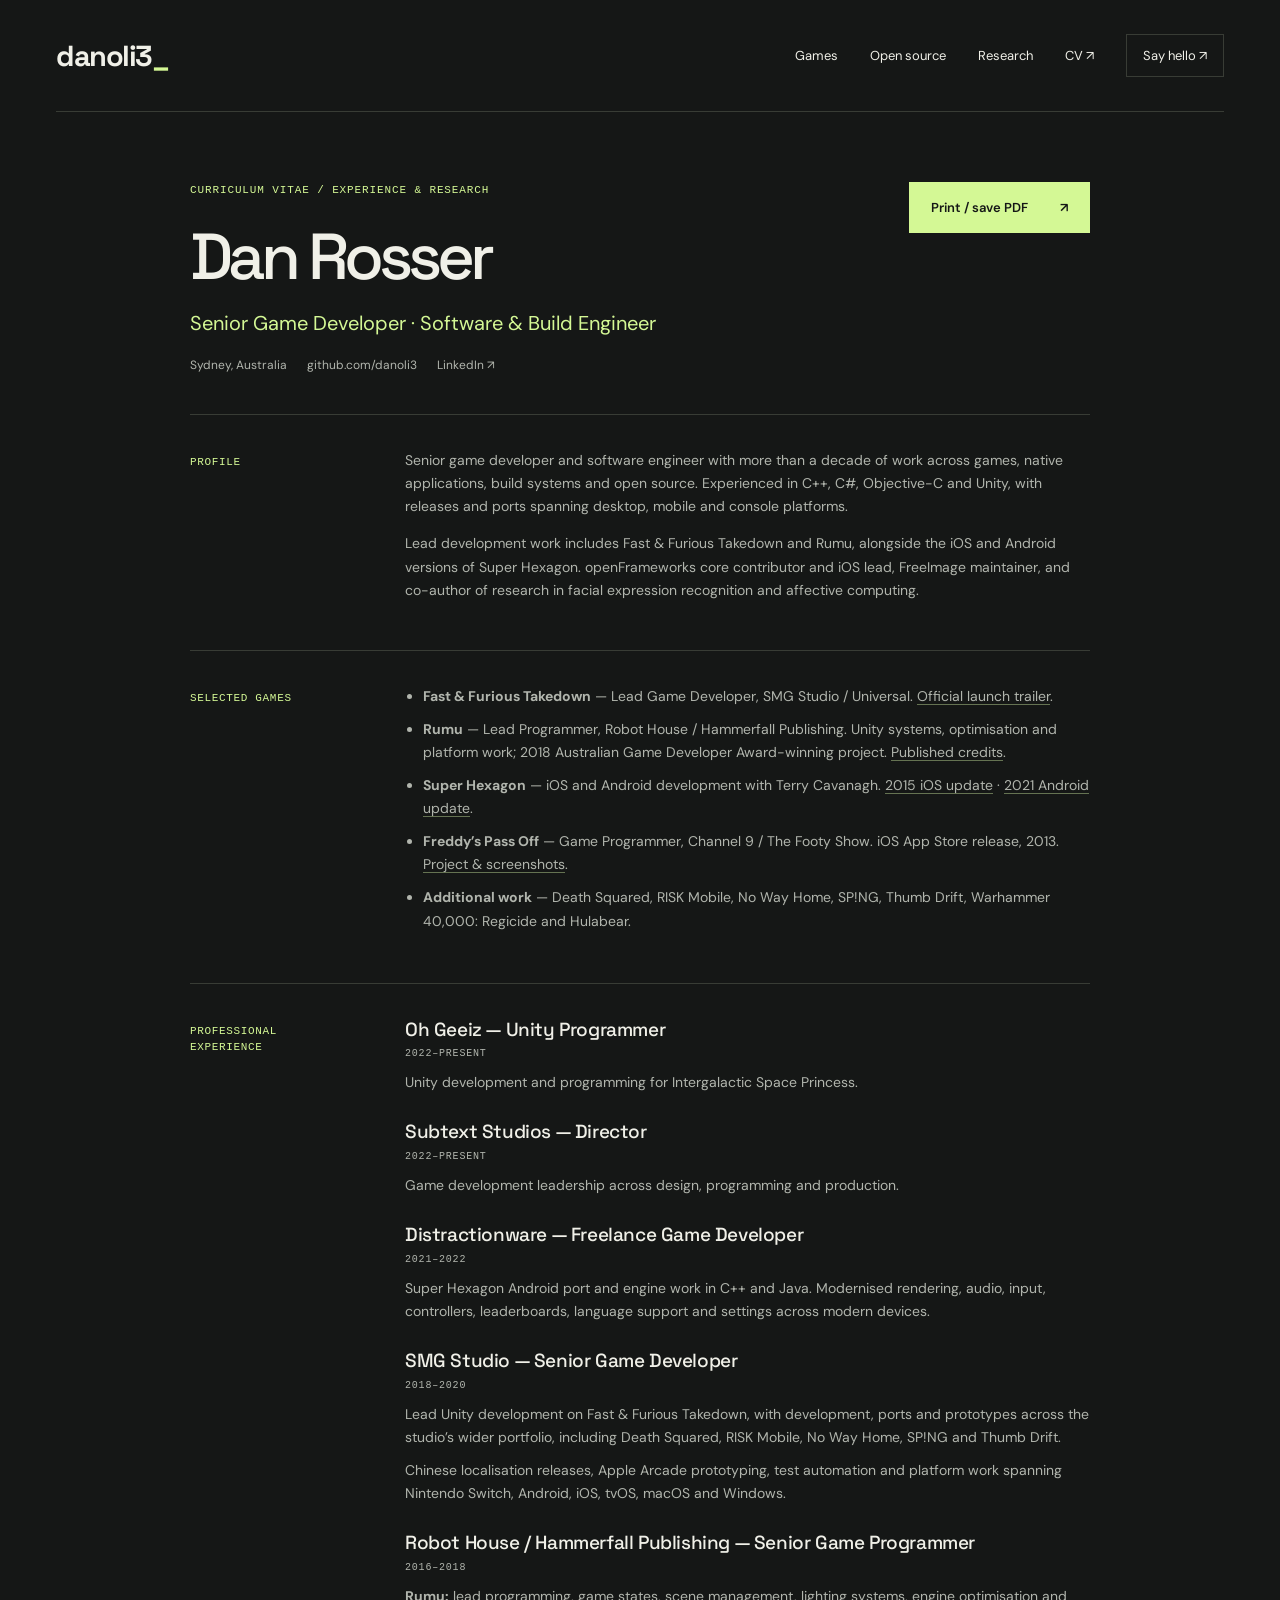
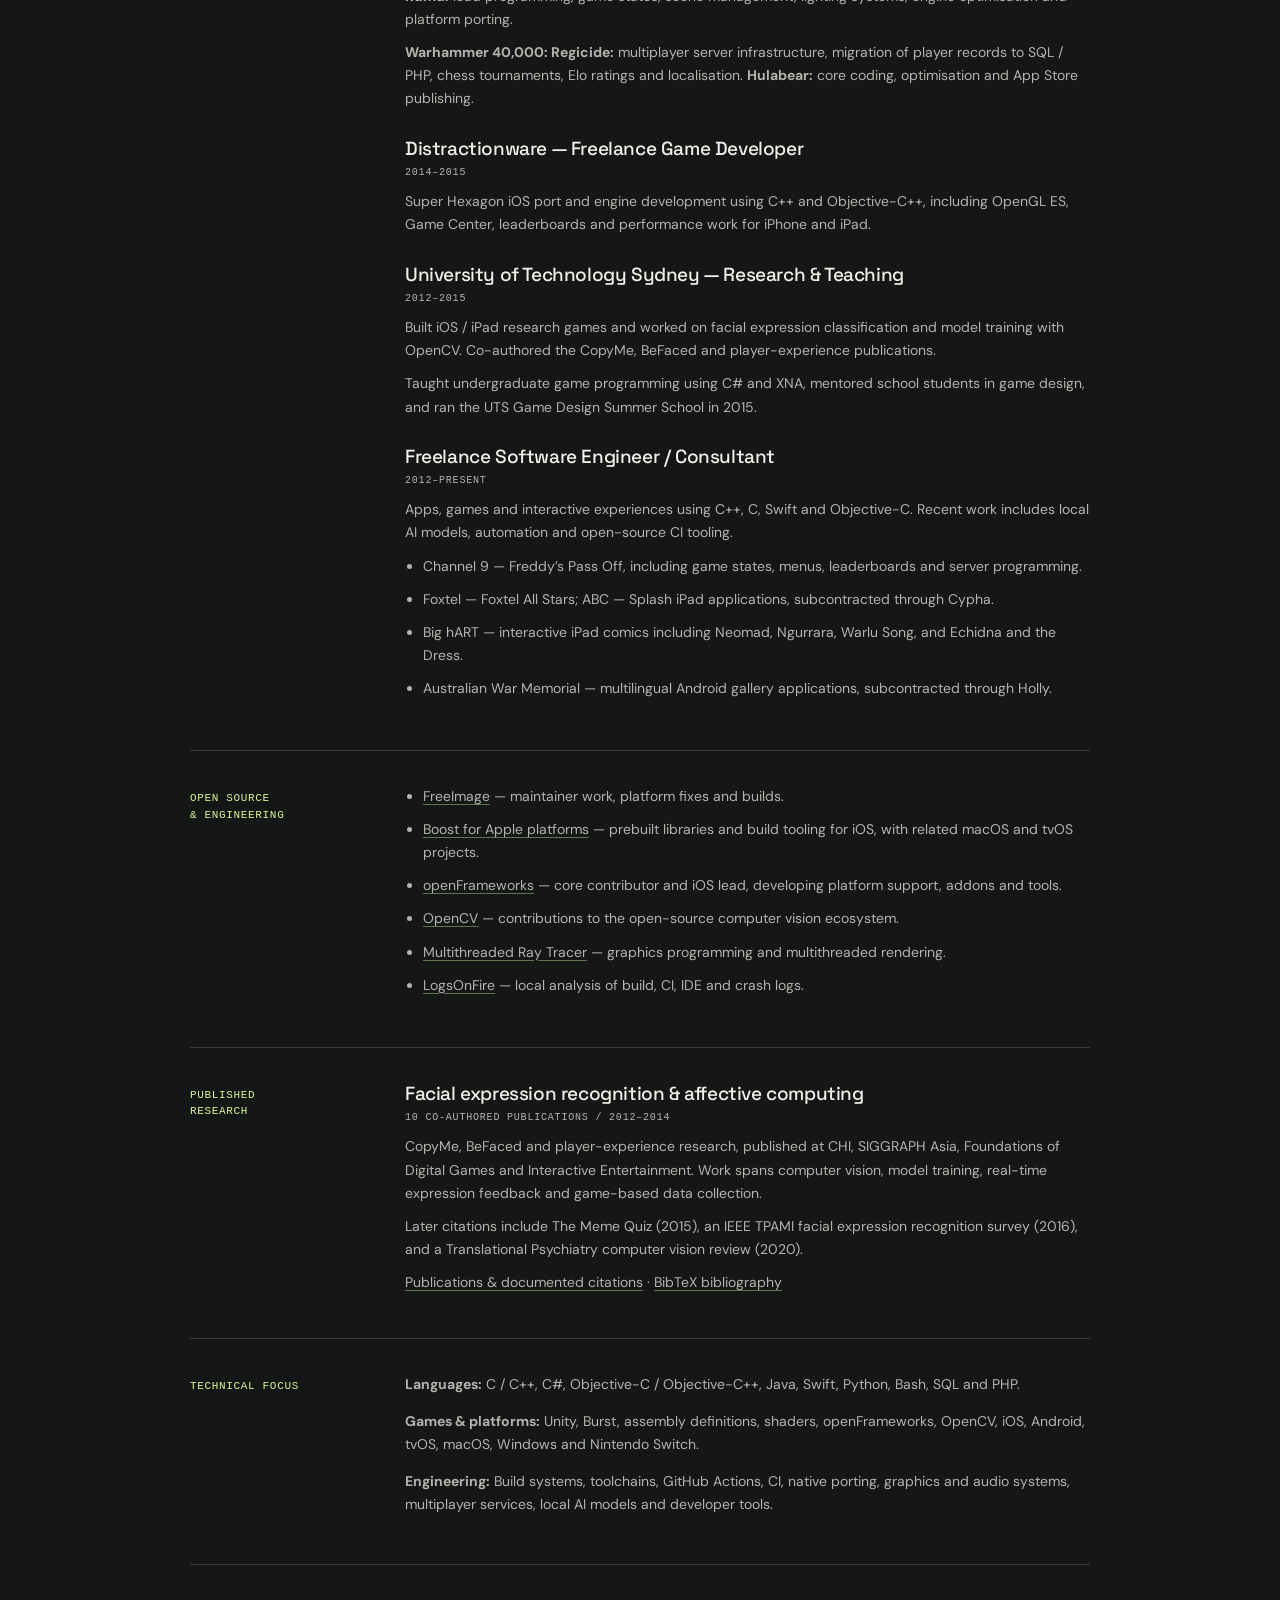
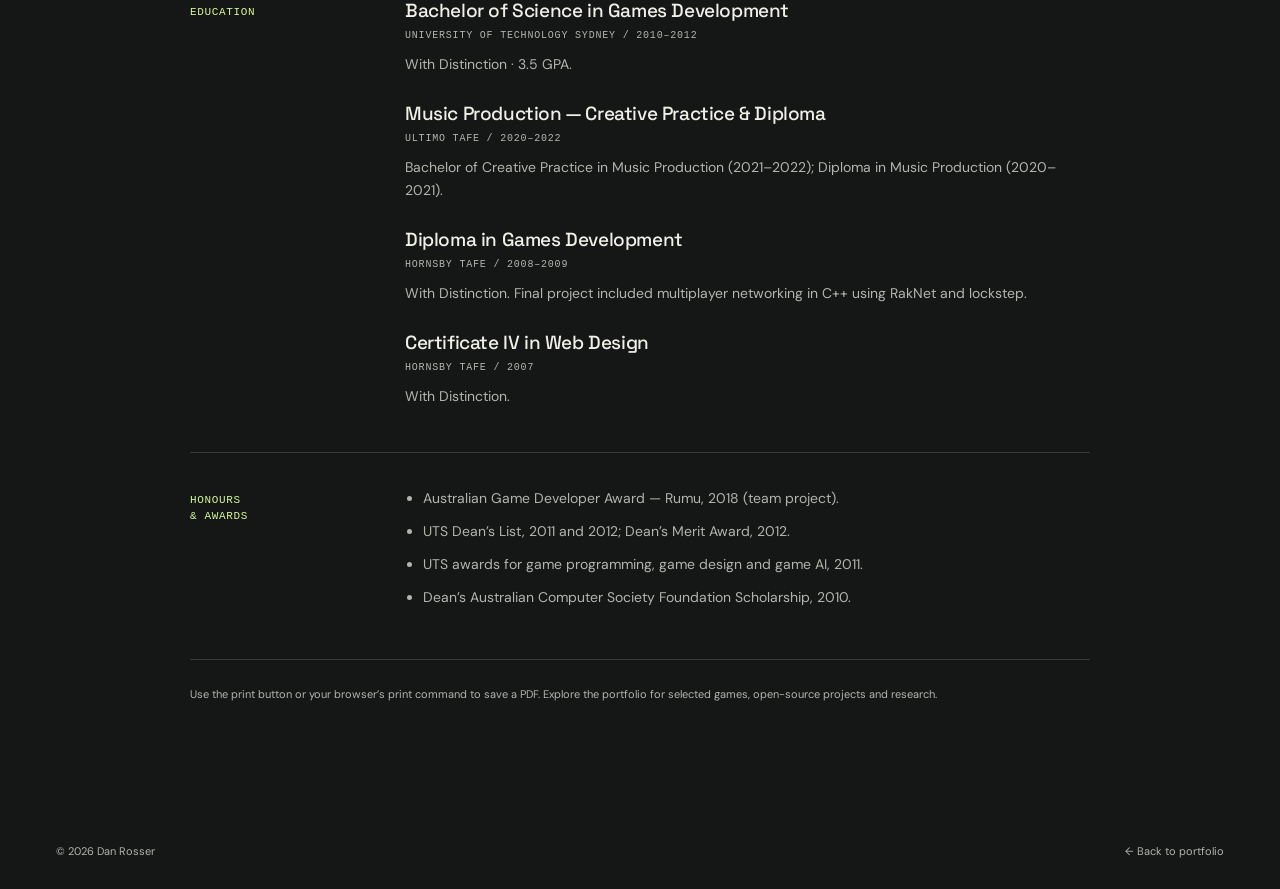
==== commit be205314: "Add Freddy's Pass Off to selected games" ====
--- a/cv.html
+++ b/cv.html
@@ -18,7 +18,7 @@
     <div class="cv-top"><div><p class="eyebrow">CURRICULUM VITAE / EXPERIENCE & RESEARCH</p><h1>Dan Rosser</h1><p class="cv-title">Senior Game Developer · Software & Build Engineer</p><div class="cv-contact"><span>Sydney, Australia</span><a href="https://github.com/danoli3">github.com/danoli3</a><a href="https://au.linkedin.com/in/dan-rosser-31b37926">LinkedIn ↗</a></div></div><button class="button print-button" type="button" data-print>Print / save PDF <span aria-hidden="true">↗</span></button></div>
     <section class="cv-section" aria-labelledby="profile"><h2 id="profile">PROFILE</h2><div><p>Senior game developer and software engineer with more than a decade of work across games, native applications, build systems and open source. Experienced in C++, C#, Objective-C and Unity, with releases and ports spanning desktop, mobile and console platforms.</p><p>Lead development work includes Fast & Furious Takedown and Rumu, alongside the iOS and Android versions of Super Hexagon. openFrameworks core contributor and iOS lead, FreeImage maintainer, and co-author of research in facial expression recognition and affective computing.</p></div></section>
     <section class="cv-section" aria-labelledby="games"><h2 id="games">SELECTED GAMES</h2><div>
-      <ul><li><strong>Fast & Furious Takedown</strong> — Lead Game Developer, SMG Studio / Universal. <a href="https://www.youtube.com/watch?v=sXooOX17FNs">Official launch trailer</a>.</li><li><strong>Rumu</strong> — Lead Programmer, Robot House / Hammerfall Publishing. Unity systems, optimisation and platform work; 2018 Australian Game Developer Award-winning project. <a href="https://www.mobygames.com/game/99711/rumu/credits/windows/">Published credits</a>.</li><li><strong>Super Hexagon</strong> — iOS and Android development with Terry Cavanagh. <a href="https://distractionware.com/blog/2015/11/super-hexagon-update-on-iphone/">2015 iOS update</a> · <a href="https://distractionware.com/blog/2021/12/super-hexagon-is-back-on-android/">2021 Android update</a>.</li><li><strong>Additional work</strong> — Death Squared, RISK Mobile, No Way Home, SP!NG, Thumb Drift, Warhammer 40,000: Regicide and Hulabear.</li></ul>
+      <ul><li><strong>Fast & Furious Takedown</strong> — Lead Game Developer, SMG Studio / Universal. <a href="https://www.youtube.com/watch?v=sXooOX17FNs">Official launch trailer</a>.</li><li><strong>Rumu</strong> — Lead Programmer, Robot House / Hammerfall Publishing. Unity systems, optimisation and platform work; 2018 Australian Game Developer Award-winning project. <a href="https://www.mobygames.com/game/99711/rumu/credits/windows/">Published credits</a>.</li><li><strong>Super Hexagon</strong> — iOS and Android development with Terry Cavanagh. <a href="https://distractionware.com/blog/2015/11/super-hexagon-update-on-iphone/">2015 iOS update</a> · <a href="https://distractionware.com/blog/2021/12/super-hexagon-is-back-on-android/">2021 Android update</a>.</li><li><strong>Freddy’s Pass Off</strong> — Game Programmer, Channel 9 / The Footy Show. iOS App Store release, 2013. <a href="https://www.eyejack.io/projects/freddys-pass-off">Project & screenshots</a>.</li><li><strong>Additional work</strong> — Death Squared, RISK Mobile, No Way Home, SP!NG, Thumb Drift, Warhammer 40,000: Regicide and Hulabear.</li></ul>
     </div></section>
     <section id="experience" class="cv-section" aria-labelledby="experience-title"><h2 id="experience-title">PROFESSIONAL<br>EXPERIENCE</h2><div>
       <article class="cv-entry"><h3>Oh Geeiz — Unity Programmer</h3><p class="mono">2022–PRESENT</p><p>Unity development and programming for Intergalactic Space Princess.</p></article>
--- a/styles.css
+++ b/styles.css
@@ -1,7 +1,7 @@
 @import url('https://fonts.googleapis.com/css2?family=DM+Sans:wght@400;450;500;550;600;650;700;750&family=Space+Grotesk:wght@400;500;600;700&display=swap');
 
 :root{color-scheme:dark;--bg:#151716;--panel:#1d201e;--ink:#f0f0e8;--muted:#b1b5ad;--line:#383c35;--accent:#d4f895;--mono:"SFMono-Regular",Consolas,"Liberation Mono",monospace;--heading:"Space Grotesk",Arial,sans-serif;--body:"DM Sans",Arial,sans-serif}
-*{box-sizing:border-box}html{scroll-behavior:smooth;scroll-padding-top:30px}body{margin:0;background:var(--bg);color:var(--ink);font:16px/1.65 var(--body);-webkit-font-smoothing:antialiased}a{color:inherit;text-decoration:none}button{font:inherit}a,button{-webkit-tap-highlight-color:transparent}a:focus-visible,button:focus-visible{outline:2px solid var(--accent);outline-offset:6px}::selection{background:var(--accent);color:var(--bg)}.wrap{width:min(1280px,calc(100% - 112px));margin-inline:auto}.mono,.eyebrow{font:11px/1.5 var(--mono);letter-spacing:.08em}.accent{color:var(--accent)}.skip-link{position:absolute;left:24px;top:-100px;z-index:10;padding:12px;background:var(--accent);color:var(--bg)}.skip-link:focus{top:12px}.site-header{display:flex;align-items:center;justify-content:space-between;min-height:112px;border-bottom:1px solid var(--line)}.wordmark{font:700 29px/1 var(--heading);letter-spacing:-1.5px}.wordmark span{color:var(--accent)}nav{display:flex;gap:32px;align-items:center;font-size:13px}nav a:hover,.text-link:hover,.source-links a:hover,.site-footer a:hover{color:var(--accent)}.nav-contact{border:1px solid var(--line);padding:10px 16px}.nav-contact:hover{border-color:var(--accent)}.hero{padding-top:35px}.hero-topline{display:flex;justify-content:space-between;color:var(--muted)}.status-dot{display:inline-block;width:7px;height:7px;background:var(--accent);border-radius:50%;margin:0 10px 1px 0}.hero-grid{display:grid;grid-template-columns:1.5fr 1fr;align-items:center;gap:30px;min-height:580px;padding:38px 0 55px}.hero-copy{position:relative;z-index:1}h1,h2,h3,p{margin-top:0}h1,h2,h3{font-family:var(--heading);font-weight:500}h1{font-size:clamp(56px,6.1vw,88px);letter-spacing:-5px;line-height:1.06;margin:0 0 30px}h1 em{font-style:normal;color:var(--accent)}.intro{max-width:440px;font-size:17px;color:var(--muted);line-height:1.75}.hero-actions{display:flex;gap:30px;align-items:center;margin-top:32px}.button{background:var(--accent);color:var(--bg);padding:15px 22px;display:inline-flex;align-items:center;justify-content:space-between;gap:32px;font-weight:600;font-size:13px;transition:background .2s,transform .2s}.button:hover{background:#e5ffb9;transform:translateY(-2px)}.text-link{font-size:13px;display:inline-block;text-decoration:underline;text-underline-offset:5px;text-decoration-color:var(--line)}.hero-art{position:relative;aspect-ratio:1;align-self:center;min-width:0;color:var(--accent);border:1px solid var(--line);overflow:hidden}.art-grid{position:absolute;inset:0;background-image:linear-gradient(#d4f89508 1px,transparent 1px),linear-gradient(90deg,#d4f89508 1px,transparent 1px);background-size:36px 36px;mask-image:radial-gradient(ellipse,black,transparent 80%)}.art-label{position:absolute;top:18px;left:18px;color:var(--muted);font-size:9px}.wireform{width:100%;height:100%;padding:18px;transform:rotate(-15deg)}.wire-orbit{transform-origin:240px 240px;animation:orbit 50s linear infinite}.art-bottom{position:absolute;bottom:18px;left:18px;right:18px;display:flex;justify-content:space-between;font-size:9px;color:var(--muted)}@keyframes orbit{to{transform:rotate(360deg)}}.hero-foot{border-block:1px solid var(--line);padding:22px 0;display:flex;justify-content:space-between;align-items:center;gap:20px}.hero-foot>.mono{font-size:10px;color:var(--muted)}.hero-foot p{font-size:12px;margin:0}.hero-foot p span{margin:0 15px;color:#68705e}.section{padding-block:112px}.eyebrow{color:var(--accent);margin-bottom:24px}h2{font-size:clamp(34px,4vw,54px);letter-spacing:-2px;line-height:1.15;margin-bottom:0}.section-heading{display:flex;justify-content:space-between;align-items:flex-end;gap:60px;margin-bottom:52px}.section-heading>p{max-width:330px;color:var(--muted);font-size:14px;margin-bottom:3px}.game-grid{display:grid;grid-template-columns:repeat(3,minmax(0,1fr));gap:28px}.game-image{position:relative;display:block;aspect-ratio:460/250;overflow:hidden;background:var(--panel)}.game-image img{height:100%;width:100%;object-fit:cover;transition:transform .5s}.game-image:hover img{transform:scale(1.045)}.image-arrow{position:absolute;bottom:12px;right:12px;background:var(--bg);height:32px;width:32px;text-align:center;line-height:32px}.game-meta{display:flex;justify-content:space-between;gap:8px;color:var(--muted);font-size:9px;letter-spacing:.04em;margin:23px 0 13px}h3{font-size:24px;line-height:1.25;letter-spacing:-.7px;margin-bottom:10px}.game .role{font-size:12px;color:var(--accent);margin-bottom:14px}.game>p:not(.role){color:var(--muted);font-size:13px;line-height:1.8;min-height:94px}.source-links{display:flex;flex-wrap:wrap;gap:16px;font-size:11px;padding-top:18px;border-top:1px solid var(--line)}.projects-section{background:var(--panel);border-block:1px solid var(--line)}.project-toolbar{display:flex;align-items:center;justify-content:space-between;gap:20px;margin-bottom:22px;color:var(--muted)}.project-toolbar>.mono{font-size:10px}.filters{display:flex;gap:8px}.filters[hidden]{display:none}.filters button{color:var(--muted);font-size:11px;border:1px solid transparent;background:none;padding:7px 12px;cursor:pointer}.filters button[aria-pressed="true"]{color:var(--accent);border-color:#586445}.filters button:hover{color:var(--accent)}.project-row{display:grid;grid-template-columns:48px 1fr 210px 28px;gap:20px;align-items:center;padding:28px 0;border-top:1px solid var(--line);transition:padding .2s}.project-row[hidden]{display:none}.project-row:last-child{border-bottom:1px solid var(--line)}.project-row:hover{padding-inline:12px}.project-number{color:var(--muted);font-size:10px}.project-row h3{font-size:23px;margin-bottom:6px}.project-row p{margin-bottom:0;font-size:13px;color:var(--muted)}.project-stack{font-size:9px;color:var(--muted);text-align:right}.project-arrow{font-size:25px;color:var(--accent);text-align:right}.all-projects{margin-top:30px}.projects-count{color:var(--muted);font-size:10px;margin-top:20px}.archive-list{display:grid;grid-template-columns:repeat(3,minmax(0,1fr));gap:40px}.archive-list article{border-top:1px solid var(--line);padding-top:22px}.archive-list .mono{font-size:9px;color:var(--muted)}.archive-list h3{margin:19px 0 15px;font-size:23px}.archive-list p{color:var(--muted);font-size:13px;min-height:94px}.archive-list .text-link{font-size:11px}.about-section{border-top:1px solid var(--line);display:grid;grid-template-columns:1fr 1fr;gap:100px}.about-heading h2{font-size:65px}.about-lead{font-size:20px;line-height:1.65;color:var(--muted);margin:24px 0 30px}.about-details{padding-top:36px}.about-details>p{color:var(--muted);font-size:15px}.about-details dl{margin-top:30px}.about-details dl>div{padding:17px 0;border-top:1px solid var(--line)}dt{color:var(--muted);font-size:9px!important}dd{margin:5px 0 0;font-size:13px}.about-details a:hover{text-decoration:underline}.contact-section{background:var(--accent);color:var(--bg);padding:75px 0}.contact-section .eyebrow{color:#44552b}.contact-heading{display:flex;justify-content:space-between;align-items:center;gap:24px}.contact-heading h2{font-size:clamp(35px,4.8vw,68px);letter-spacing:-3px}.contact-arrow{display:flex;align-items:center;justify-content:center;border:1px solid #1517165c;border-radius:50%;width:96px;height:96px;font-size:50px;flex-shrink:0;transition:transform .2s}.contact-arrow:hover{transform:rotate(10deg)}.contact-links{display:flex;gap:32px;margin-top:40px;font-size:13px}.contact-links a:hover{text-decoration:underline;text-underline-offset:5px}.site-footer{display:flex;align-items:center;justify-content:space-between;gap:20px;padding-block:28px;font-size:11px;color:var(--muted)}.site-footer .mono{font-size:9px}
+*{box-sizing:border-box}html{scroll-behavior:smooth;scroll-padding-top:30px}body{margin:0;background:var(--bg);color:var(--ink);font:16px/1.65 var(--body);-webkit-font-smoothing:antialiased}a{color:inherit;text-decoration:none}button{font:inherit}a,button{-webkit-tap-highlight-color:transparent}a:focus-visible,button:focus-visible{outline:2px solid var(--accent);outline-offset:6px}::selection{background:var(--accent);color:var(--bg)}.wrap{width:min(1280px,calc(100% - 112px));margin-inline:auto}.mono,.eyebrow{font:11px/1.5 var(--mono);letter-spacing:.08em}.accent{color:var(--accent)}.skip-link{position:absolute;left:24px;top:-100px;z-index:10;padding:12px;background:var(--accent);color:var(--bg)}.skip-link:focus{top:12px}.site-header{display:flex;align-items:center;justify-content:space-between;min-height:112px;border-bottom:1px solid var(--line)}.wordmark{font:700 29px/1 var(--heading);letter-spacing:-1.5px}.wordmark span{color:var(--accent)}nav{display:flex;gap:32px;align-items:center;font-size:13px}nav a:hover,.text-link:hover,.source-links a:hover,.site-footer a:hover{color:var(--accent)}.nav-contact{border:1px solid var(--line);padding:10px 16px}.nav-contact:hover{border-color:var(--accent)}.hero{padding-top:35px}.hero-topline{display:flex;justify-content:space-between;color:var(--muted)}.status-dot{display:inline-block;width:7px;height:7px;background:var(--accent);border-radius:50%;margin:0 10px 1px 0}.hero-grid{display:grid;grid-template-columns:1.5fr 1fr;align-items:center;gap:30px;min-height:580px;padding:38px 0 55px}.hero-copy{position:relative;z-index:1}h1,h2,h3,p{margin-top:0}h1,h2,h3{font-family:var(--heading);font-weight:500}h1{font-size:clamp(56px,6.1vw,88px);letter-spacing:-5px;line-height:1.06;margin:0 0 30px}h1 em{font-style:normal;color:var(--accent)}.intro{max-width:440px;font-size:17px;color:var(--muted);line-height:1.75}.hero-actions{display:flex;gap:30px;align-items:center;margin-top:32px}.button{background:var(--accent);color:var(--bg);padding:15px 22px;display:inline-flex;align-items:center;justify-content:space-between;gap:32px;font-weight:600;font-size:13px;transition:background .2s,transform .2s}.button:hover{background:#e5ffb9;transform:translateY(-2px)}.text-link{font-size:13px;display:inline-block;text-decoration:underline;text-underline-offset:5px;text-decoration-color:var(--line)}.hero-art{position:relative;aspect-ratio:1;align-self:center;min-width:0;color:var(--accent);border:1px solid var(--line);overflow:hidden}.art-grid{position:absolute;inset:0;background-image:linear-gradient(#d4f89508 1px,transparent 1px),linear-gradient(90deg,#d4f89508 1px,transparent 1px);background-size:36px 36px;mask-image:radial-gradient(ellipse,black,transparent 80%)}.art-label{position:absolute;top:18px;left:18px;color:var(--muted);font-size:9px}.wireform{width:100%;height:100%;padding:18px;transform:rotate(-15deg)}.wire-orbit{transform-origin:240px 240px;animation:orbit 50s linear infinite}.art-bottom{position:absolute;bottom:18px;left:18px;right:18px;display:flex;justify-content:space-between;font-size:9px;color:var(--muted)}@keyframes orbit{to{transform:rotate(360deg)}}.hero-foot{border-block:1px solid var(--line);padding:22px 0;display:flex;justify-content:space-between;align-items:center;gap:20px}.hero-foot>.mono{font-size:10px;color:var(--muted)}.hero-foot p{font-size:12px;margin:0}.hero-foot p span{margin:0 15px;color:#68705e}.section{padding-block:112px}.eyebrow{color:var(--accent);margin-bottom:24px}h2{font-size:clamp(34px,4vw,54px);letter-spacing:-2px;line-height:1.15;margin-bottom:0}.section-heading{display:flex;justify-content:space-between;align-items:flex-end;gap:60px;margin-bottom:52px}.section-heading>p{max-width:330px;color:var(--muted);font-size:14px;margin-bottom:3px}.game-grid{display:grid;grid-template-columns:repeat(2,minmax(0,1fr));gap:28px}.game-image{position:relative;display:block;aspect-ratio:460/250;overflow:hidden;background:var(--panel)}.game-image img{height:100%;width:100%;object-fit:cover;transition:transform .5s}.game-image:hover img{transform:scale(1.045)}.image-arrow{position:absolute;bottom:12px;right:12px;background:var(--bg);height:32px;width:32px;text-align:center;line-height:32px}.game-meta{display:flex;justify-content:space-between;gap:8px;color:var(--muted);font-size:9px;letter-spacing:.04em;margin:23px 0 13px}h3{font-size:24px;line-height:1.25;letter-spacing:-.7px;margin-bottom:10px}.game .role{font-size:12px;color:var(--accent);margin-bottom:14px}.game>p:not(.role){color:var(--muted);font-size:13px;line-height:1.8;min-height:94px}.source-links{display:flex;flex-wrap:wrap;gap:16px;font-size:11px;padding-top:18px;border-top:1px solid var(--line)}.projects-section{background:var(--panel);border-block:1px solid var(--line)}.project-toolbar{display:flex;align-items:center;justify-content:space-between;gap:20px;margin-bottom:22px;color:var(--muted)}.project-toolbar>.mono{font-size:10px}.filters{display:flex;gap:8px}.filters[hidden]{display:none}.filters button{color:var(--muted);font-size:11px;border:1px solid transparent;background:none;padding:7px 12px;cursor:pointer}.filters button[aria-pressed="true"]{color:var(--accent);border-color:#586445}.filters button:hover{color:var(--accent)}.project-row{display:grid;grid-template-columns:48px 1fr 210px 28px;gap:20px;align-items:center;padding:28px 0;border-top:1px solid var(--line);transition:padding .2s}.project-row[hidden]{display:none}.project-row:last-child{border-bottom:1px solid var(--line)}.project-row:hover{padding-inline:12px}.project-number{color:var(--muted);font-size:10px}.project-row h3{font-size:23px;margin-bottom:6px}.project-row p{margin-bottom:0;font-size:13px;color:var(--muted)}.project-stack{font-size:9px;color:var(--muted);text-align:right}.project-arrow{font-size:25px;color:var(--accent);text-align:right}.all-projects{margin-top:30px}.projects-count{color:var(--muted);font-size:10px;margin-top:20px}.archive-list{display:grid;grid-template-columns:repeat(3,minmax(0,1fr));gap:40px}.archive-list article{border-top:1px solid var(--line);padding-top:22px}.archive-list .mono{font-size:9px;color:var(--muted)}.archive-list h3{margin:19px 0 15px;font-size:23px}.archive-list p{color:var(--muted);font-size:13px;min-height:94px}.archive-list .text-link{font-size:11px}.about-section{border-top:1px solid var(--line);display:grid;grid-template-columns:1fr 1fr;gap:100px}.about-heading h2{font-size:65px}.about-lead{font-size:20px;line-height:1.65;color:var(--muted);margin:24px 0 30px}.about-details{padding-top:36px}.about-details>p{color:var(--muted);font-size:15px}.about-details dl{margin-top:30px}.about-details dl>div{padding:17px 0;border-top:1px solid var(--line)}dt{color:var(--muted);font-size:9px!important}dd{margin:5px 0 0;font-size:13px}.about-details a:hover{text-decoration:underline}.contact-section{background:var(--accent);color:var(--bg);padding:75px 0}.contact-section .eyebrow{color:#44552b}.contact-heading{display:flex;justify-content:space-between;align-items:center;gap:24px}.contact-heading h2{font-size:clamp(35px,4.8vw,68px);letter-spacing:-3px}.contact-arrow{display:flex;align-items:center;justify-content:center;border:1px solid #1517165c;border-radius:50%;width:96px;height:96px;font-size:50px;flex-shrink:0;transition:transform .2s}.contact-arrow:hover{transform:rotate(10deg)}.contact-links{display:flex;gap:32px;margin-top:40px;font-size:13px}.contact-links a:hover{text-decoration:underline;text-underline-offset:5px}.site-footer{display:flex;align-items:center;justify-content:space-between;gap:20px;padding-block:28px;font-size:11px;color:var(--muted)}.site-footer .mono{font-size:9px}
 
 /* Featured lead development credit and official trailer. */
 .additional-games { margin-top: 42px; padding-top: 25px; border-top: 1px solid var(--line); }
